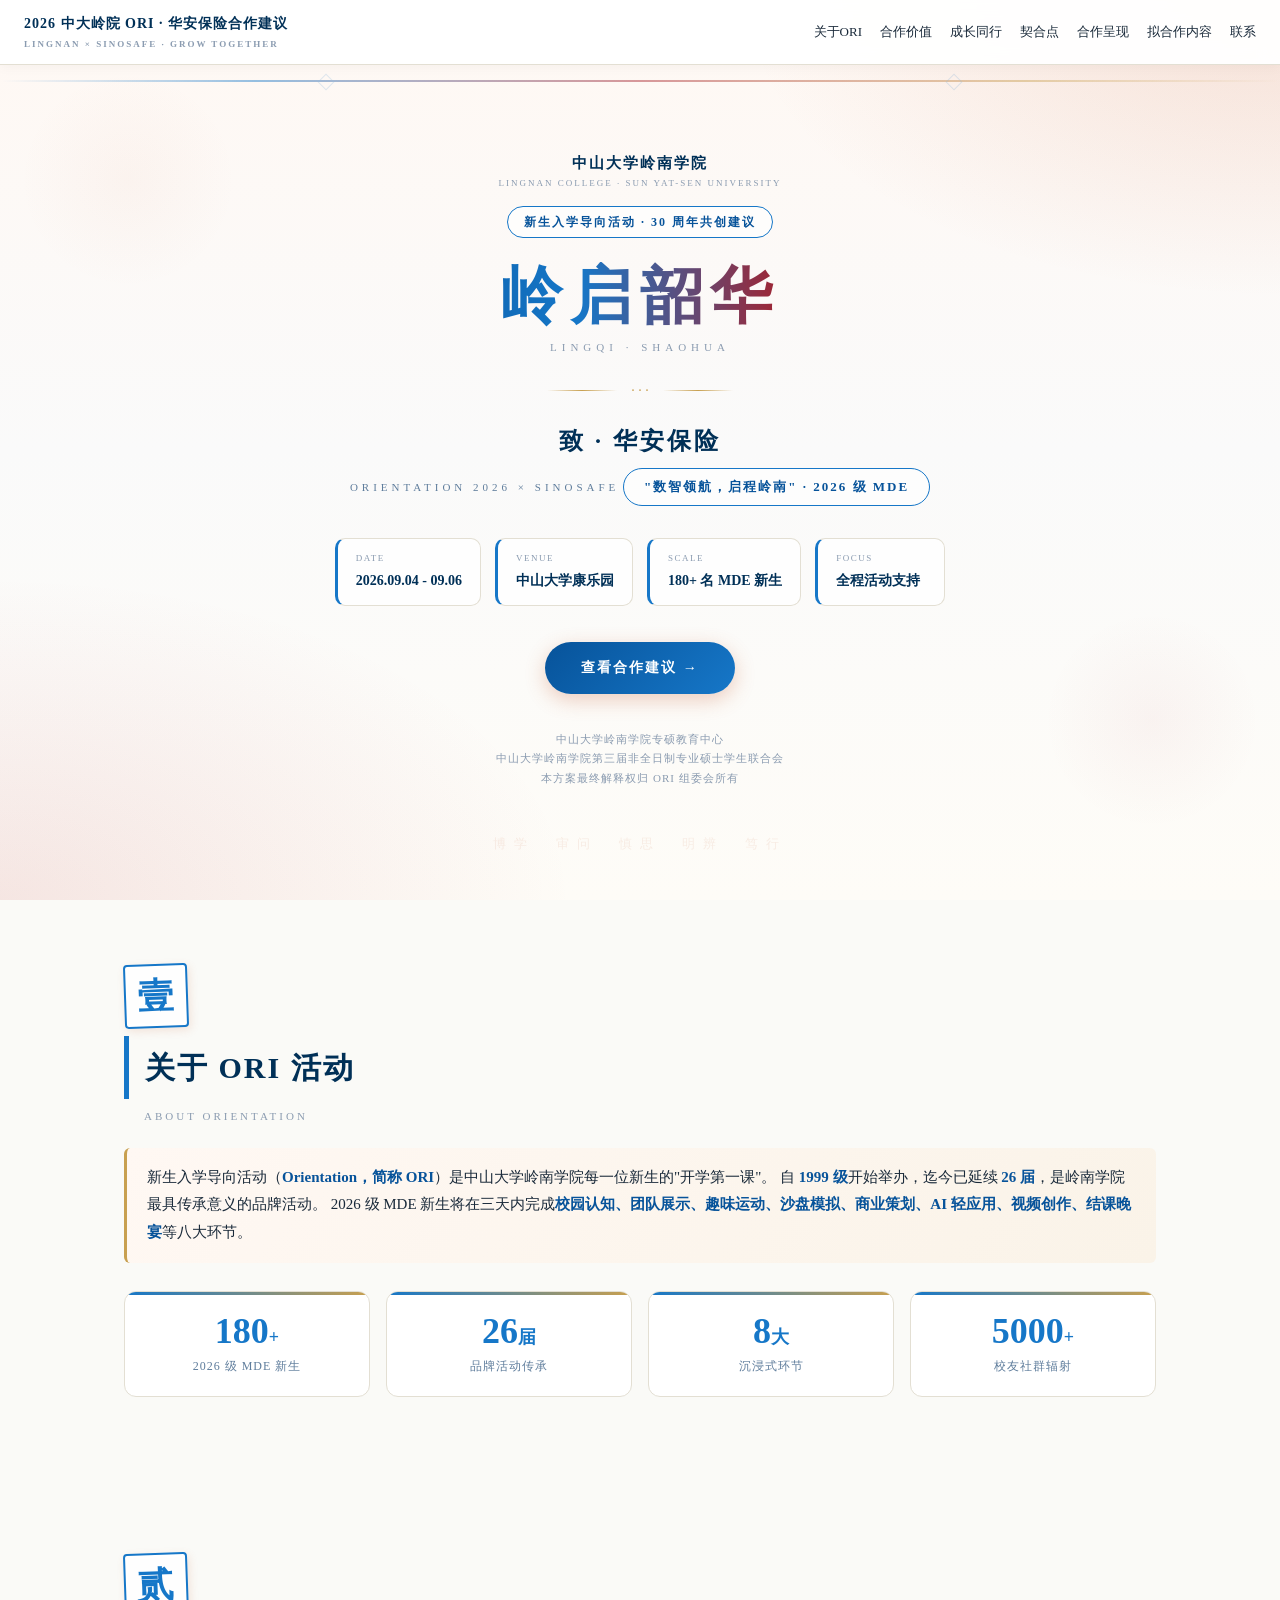
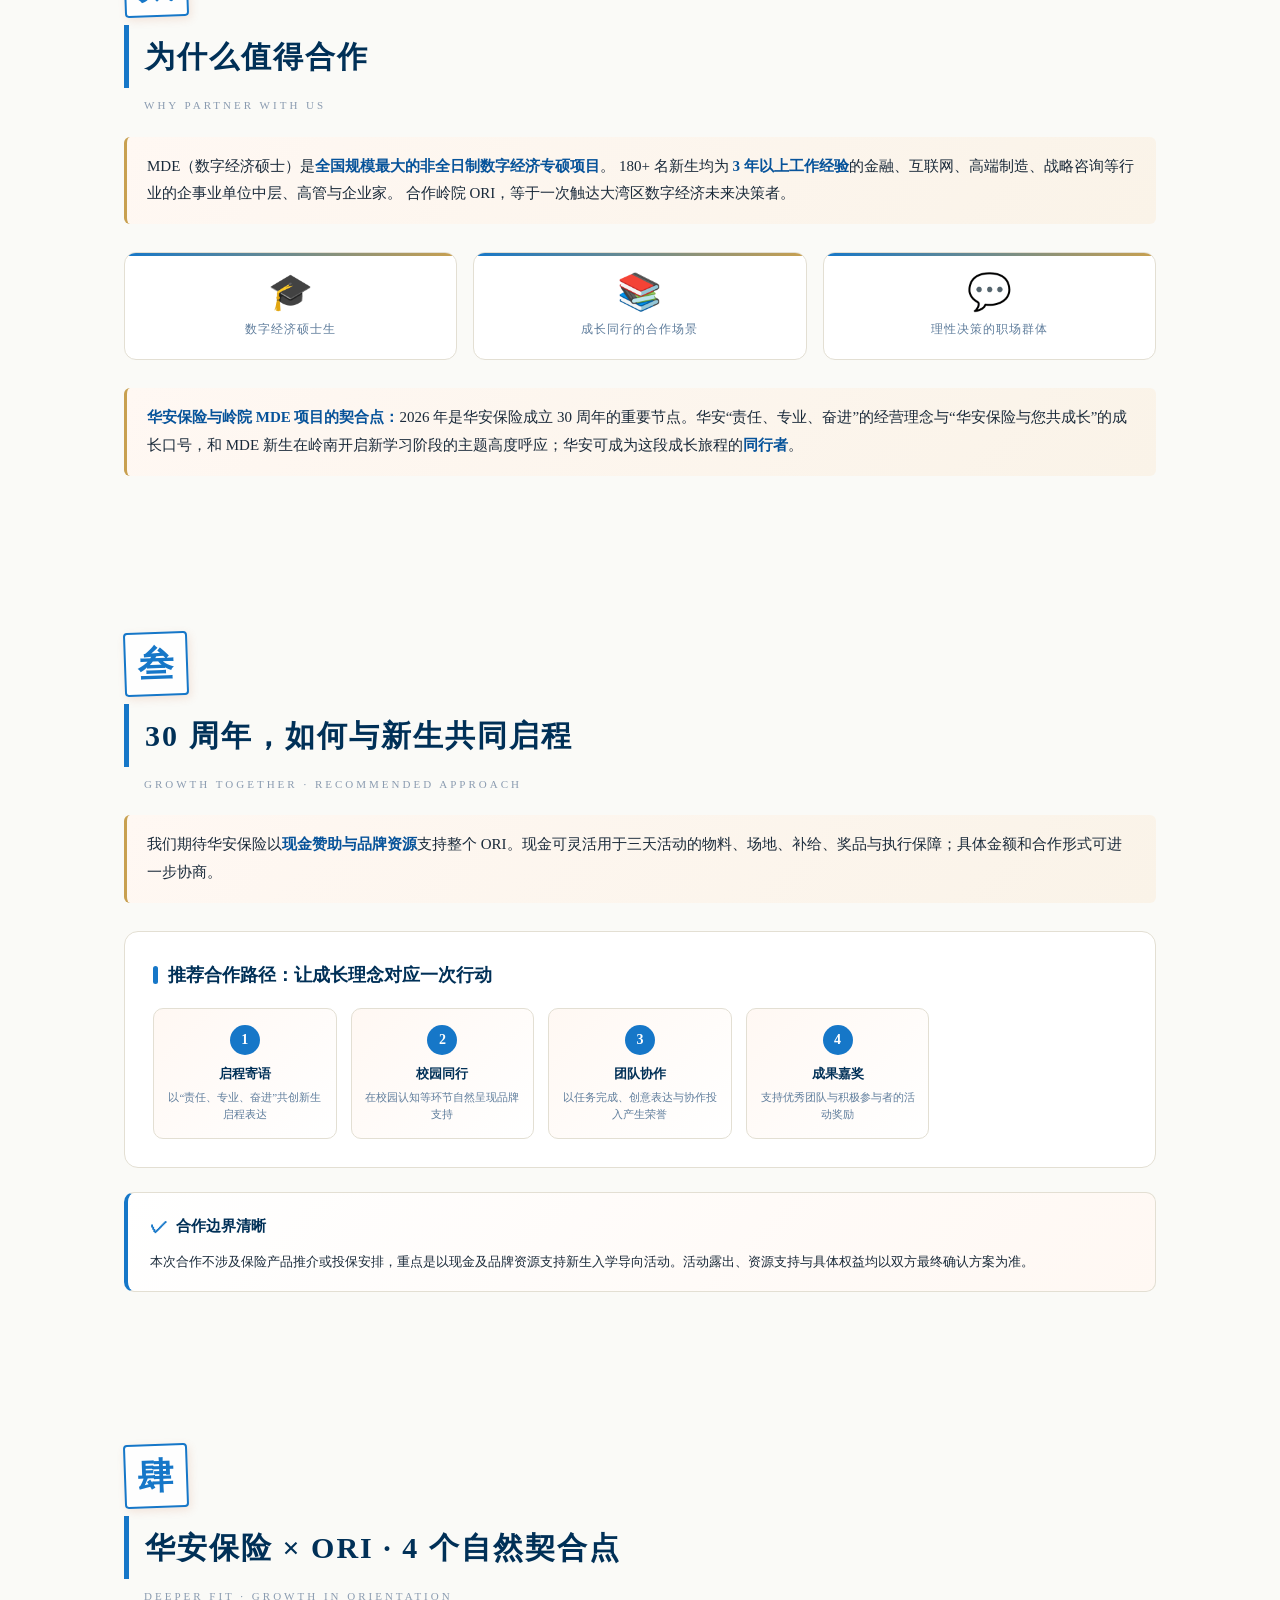
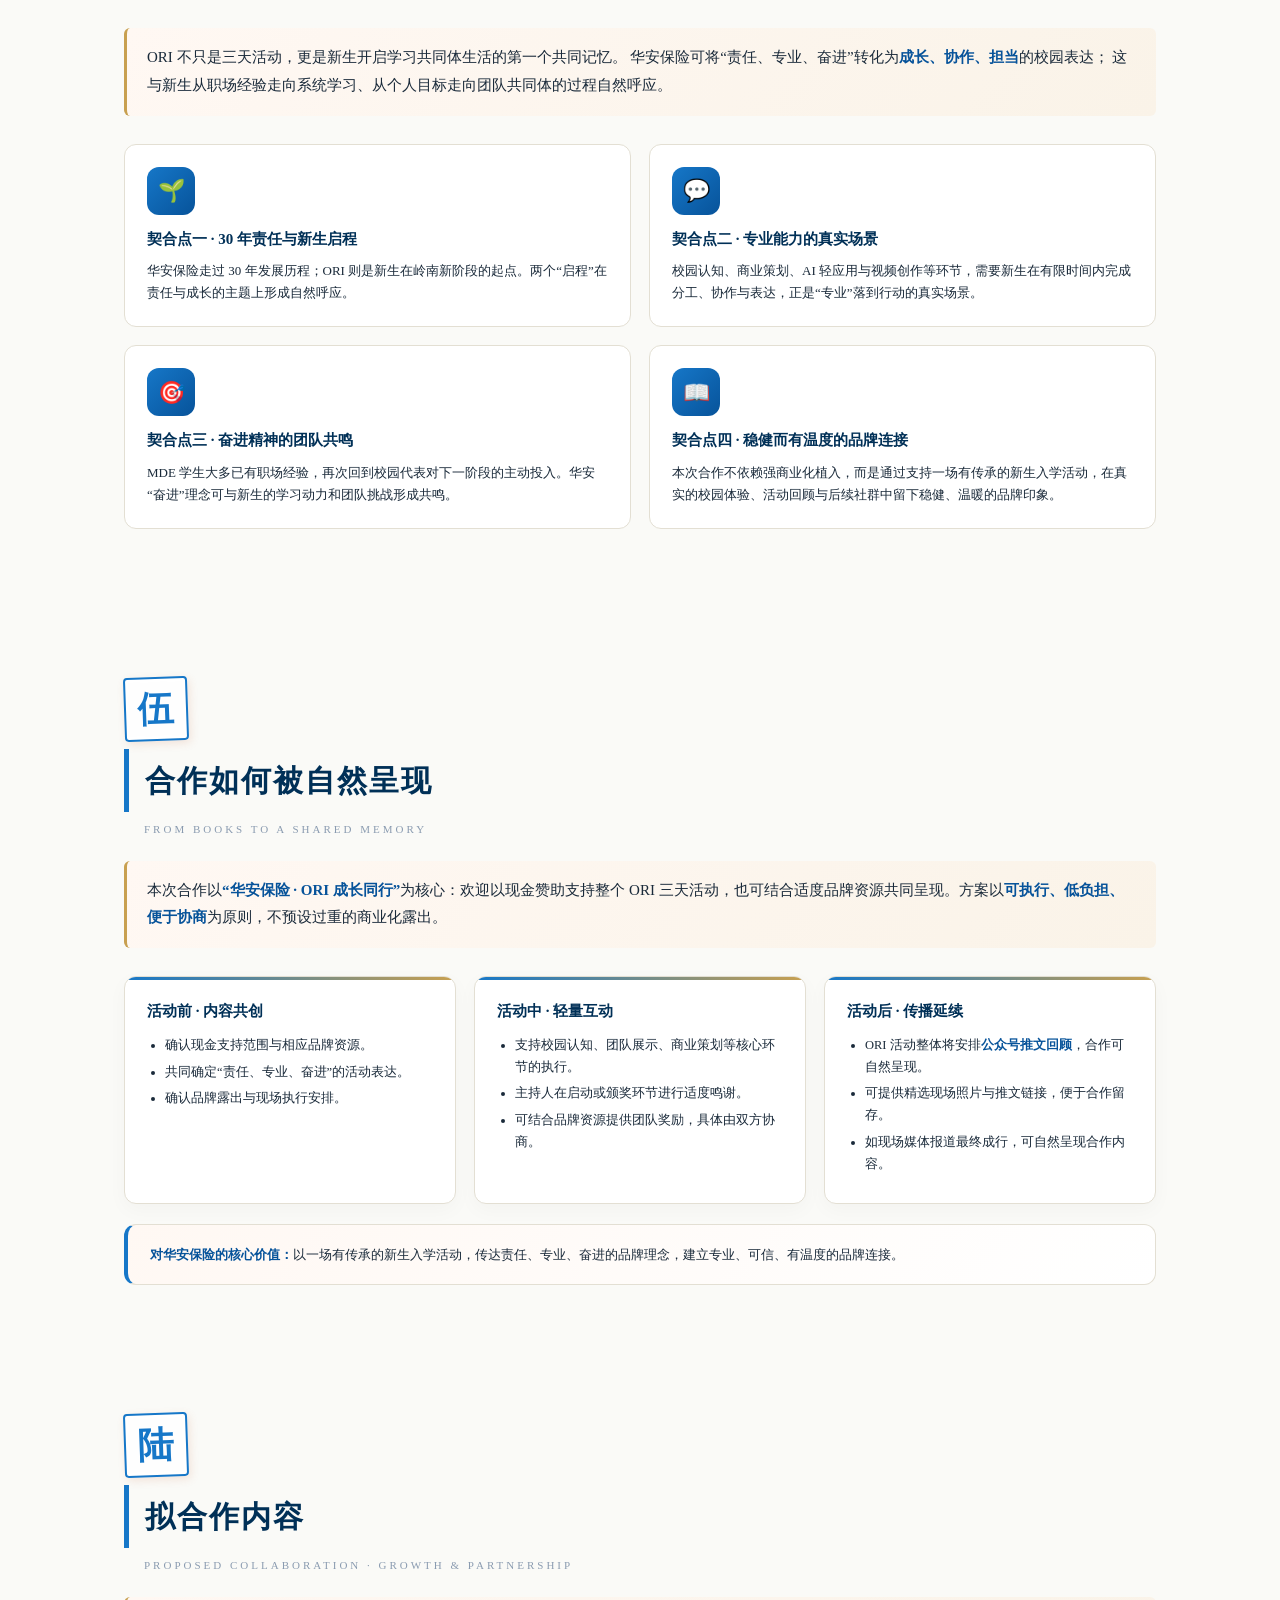
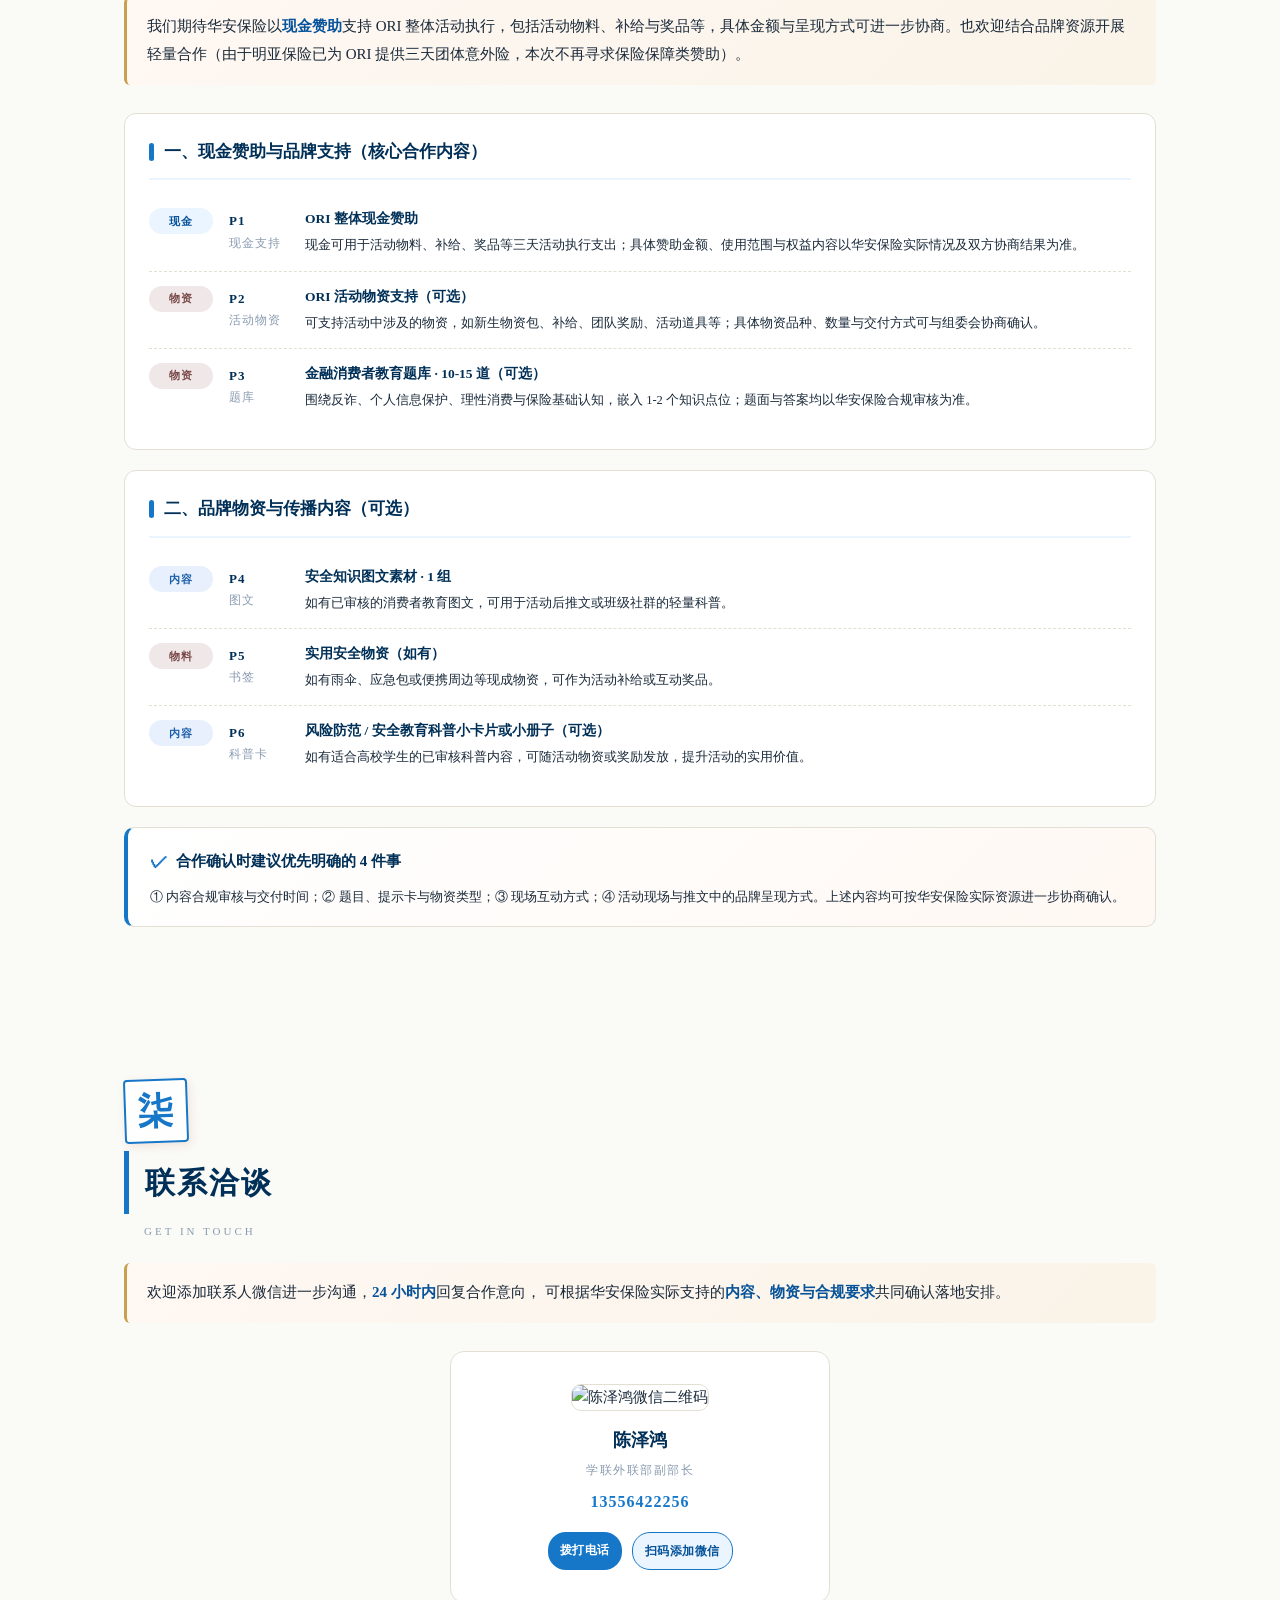
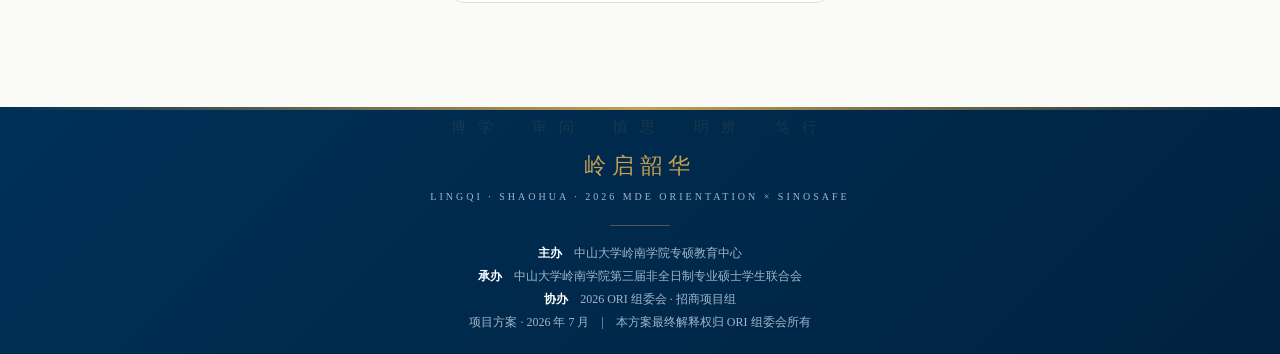
==== huaan-insurance/index.html @ cfe627f8 "Publish Huaan and Kwonglong sponsorship proposals" ====
<!DOCTYPE html>
<html lang="zh-CN">
<head>
<meta charset="UTF-8">
<meta name="viewport" content="width=device-width, initial-scale=1.0">
<title>2026 中大岭院 MDE 新生 ORI · 华安保险合作建议</title>
<style>
*{margin:0;padding:0;box-sizing:border-box}
:root{
  --pony:#1677c8;
  --pony-deep:#07539a;
  --pony-light:#eaf5ff;
  --sysu-red:#a8202a;
  --navy:#003057;
  --gold:#c8a050;
  --bg:#fafaf7;
  --card:#ffffff;
  --border:#e3dfd3;
  --text:#1a2a3a;
  --light:#5f7d9c;
  --muted:#8a9bb0;
}
html{scroll-behavior:smooth}
body{
  font-family:"PingFang SC","Microsoft YaHei","Hiragino Sans GB",serif;
  line-height:1.7;color:var(--text);background:var(--bg);
  -webkit-font-smoothing:antialiased;font-size:15px;
}
.nav{
  position:fixed;top:0;left:0;right:0;z-index:100;
  background:rgba(255,255,255,0.95);backdrop-filter:blur(10px);
  border-bottom:1px solid var(--border);padding:12px 24px;
  display:flex;align-items:center;justify-content:space-between;
  box-shadow:0 2px 12px rgba(0,0,0,0.04);
}
.nav .brand{font-size:14px;font-weight:700;color:var(--navy);letter-spacing:1px;}
.nav .brand small{display:block;font-size:9px;color:var(--muted);letter-spacing:2px;margin-top:1px;}
.nav-menu{display:flex;gap:18px;flex-wrap:wrap;}
.nav-menu a{font-size:13px;color:var(--text);text-decoration:none;font-weight:500;transition:color 0.2s;}
.nav-menu a:hover{color:var(--pony);}
.cover{
  min-height:100vh;position:relative;overflow:hidden;
  background:
    radial-gradient(ellipse 70% 55% at 100% 0%,rgba(200,98,58,0.16) 0%,transparent 60%),
    radial-gradient(ellipse 75% 60% at 0% 100%,rgba(168,32,42,0.10) 0%,transparent 60%),
    linear-gradient(180deg,#fff8f3 0%,#fafafa 50%,#fefcf7 100%);
  display:flex;align-items:center;justify-content:center;
  padding:100px 24px 60px;text-align:center;
}
.cover::before{
  content:"";position:absolute;top:0;left:0;right:0;bottom:0;pointer-events:none;
  background-image:radial-gradient(circle at 10% 20%,rgba(200,98,58,0.04) 0%,transparent 8%),
                   radial-gradient(circle at 90% 80%,rgba(168,32,42,0.04) 0%,transparent 8%);
}
.cover::after{
  content:"博学　审问　慎思　明辨　笃行";
  position:absolute;bottom:5%;left:50%;transform:translateX(-50%);
  font-family:"STKaiti","KaiTi","楷体",serif;font-size:13px;letter-spacing:8px;
  color:rgba(200,98,58,0.10);white-space:nowrap;pointer-events:none;z-index:0;
}
.cover-deco-top{
  position:absolute;top:80px;left:0;right:0;height:2px;pointer-events:none;z-index:0;
  background:linear-gradient(90deg,transparent 0%,var(--pony) 20%,var(--sysu-red) 50%,var(--gold) 80%,transparent 100%);
  opacity:0.45;
}
.cover-deco-top::before,.cover-deco-top::after{
  content:"";position:absolute;top:-4px;width:10px;height:10px;
  border:1.5px solid var(--pony);transform:rotate(45deg);opacity:0.3;
}
.cover-deco-top::before{left:25%;}
.cover-deco-top::after{right:25%;}
.cover-inner{position:relative;z-index:1;max-width:760px;}
.cover .sysu{display:flex;align-items:center;justify-content:center;gap:10px;margin-bottom:14px;}
.cover .sysu img{height:36px;}
.cover .sysu .cn{font-size:15px;font-weight:700;color:var(--navy);letter-spacing:2px;}
.cover .sysu .en{font-size:9px;color:var(--muted);letter-spacing:2px;}
.cover-top-tag{
  display:inline-block;padding:5px 16px;border:1px solid var(--pony);
  border-radius:20px;font-size:12px;color:var(--pony-deep);
  letter-spacing:2px;font-weight:600;background:rgba(255,255,255,0.7);margin-bottom:24px;
}
.cover h1{
  font-family:"STKaiti","KaiTi","楷体",serif;
  font-size:62px;font-weight:700;letter-spacing:8px;line-height:1.1;
  background:linear-gradient(90deg,var(--pony-deep) 0%,var(--pony) 40%,var(--sysu-red) 75%,var(--gold) 100%);
  -webkit-background-clip:text;-webkit-text-fill-color:transparent;background-clip:text;
  margin-bottom:8px;
}
.cover .h1-en{font-size:11px;letter-spacing:5px;color:var(--muted);margin-bottom:22px;}
.cover-divider{display:flex;align-items:center;justify-content:center;gap:14px;margin:18px 0;}
.cover-divider::before,.cover-divider::after{
  content:"";width:70px;height:1px;
  background:linear-gradient(90deg,transparent,var(--gold),transparent);
}
.cover-divider span{color:var(--gold);font-size:14px;}
.cover h2{font-size:24px;font-weight:700;color:var(--navy);letter-spacing:3px;margin-bottom:6px;}
.cover h2-en{font-size:11px;letter-spacing:4px;color:var(--light);margin-bottom:18px;}
.cover .theme{
  display:inline-block;padding:7px 20px;border:1.5px solid var(--pony);
  border-radius:24px;font-size:13px;letter-spacing:2px;
  color:var(--pony-deep);font-weight:700;background:rgba(255,255,255,0.6);margin-bottom:32px;
}
.cover-info{display:flex;flex-wrap:wrap;justify-content:center;gap:14px;margin-bottom:36px;}
.cover-info .card{
  background:rgba(255,255,255,0.8);border:0.5px solid var(--border);
  border-left:3px solid var(--pony);
  border-radius:10px;padding:12px 18px;min-width:130px;text-align:left;
}
.cover-info .lbl{font-size:9px;color:var(--muted);letter-spacing:1.5px;margin-bottom:3px;}
.cover-info .val{font-size:14px;font-weight:700;color:var(--navy);}
.cover-cta{
  display:inline-block;padding:14px 36px;border-radius:30px;
  background:linear-gradient(135deg,var(--pony-deep),var(--pony));
  color:#fff;text-decoration:none;font-size:14px;font-weight:700;letter-spacing:2px;
  box-shadow:0 6px 20px rgba(200,98,58,0.3);transition:all 0.25s;
}
.cover-cta:hover{transform:translateY(-2px);box-shadow:0 10px 28px rgba(200,98,58,0.4);}
.cover-foot{margin-top:36px;font-size:11px;color:var(--muted);letter-spacing:1px;line-height:1.8;}
section{padding:64px 24px;max-width:1080px;margin:0 auto;}
.section-num{
  display:inline-flex;align-items:center;justify-content:center;
  width:64px;height:64px;border:2.5px solid var(--pony);
  font-family:"STKaiti","KaiTi","楷体",serif;font-size:36px;
  color:var(--pony);font-weight:700;line-height:1;
  background:rgba(255,255,255,0.85);border-radius:4px;
  transform:rotate(-2deg);margin-bottom:8px;position:relative;
  box-shadow:2px 3px 8px rgba(200,98,58,0.15),inset 0 0 0 3px rgba(255,255,255,0.9);
  transition:transform 0.3s;
}
.section-num:hover{transform:rotate(2deg) scale(1.05);}
.section-title{
  font-size:30px;font-weight:800;color:var(--navy);
  border-left:5px solid var(--pony);padding:6px 0 6px 16px;margin-bottom:8px;
  font-family:"STKaiti",serif;letter-spacing:2px;
}
.section-title-en{font-size:11px;color:var(--muted);letter-spacing:3px;margin-bottom:22px;padding-left:20px;}
.section-lead{
  font-size:15px;line-height:1.85;color:var(--text);
  background:linear-gradient(135deg,#fff8f3 0%,#faf3e8 100%);
  border-left:3px solid var(--gold);padding:16px 20px;border-radius:6px;margin-bottom:28px;
}
.section-lead strong{color:var(--pony-deep);}
.kpi-row{display:grid;grid-template-columns:repeat(4,1fr);gap:16px;margin-bottom:28px;}
.kpi{
  background:#fff;border:1px solid var(--border);border-radius:12px;
  padding:20px;text-align:center;transition:all 0.25s;
  position:relative;overflow:hidden;
}
.kpi::before{
  content:"";position:absolute;top:0;left:0;right:0;height:3px;
  background:linear-gradient(90deg,var(--pony),var(--gold));
}
.kpi:hover{
  transform:translateY(-4px);
  box-shadow:0 12px 32px rgba(200,98,58,0.10),0 0 0 1px var(--pony) inset;
  border-color:var(--pony);
}
.kpi .num{
  font-family:"STKaiti",serif;font-size:36px;font-weight:700;
  color:var(--pony);line-height:1.1;margin-bottom:4px;
}
.kpi .num small{font-size:18px;}
.kpi .lbl{font-size:12px;color:var(--light);letter-spacing:1px;}
.flow{
  background:#fff;border:1px solid var(--border);border-radius:14px;
  padding:28px;margin-bottom:24px;
}
.flow h3{font-size:18px;color:var(--navy);margin-bottom:18px;display:flex;align-items:center;gap:10px;}
.flow h3::before{content:"";width:5px;height:18px;background:var(--pony);border-radius:3px;}
.flow-steps{display:grid;grid-template-columns:repeat(5,1fr);gap:14px;}
.flow-step{
  text-align:center;padding:16px 10px;
  background:linear-gradient(135deg,#fff8f3,#fff);
  border:1px solid var(--border);border-radius:10px;position:relative;
  transition:all 0.3s;
}
.flow-step:hover{
  transform:translateY(-3px);
  box-shadow:0 8px 24px rgba(200,98,58,0.08);
  border-color:var(--pony);
}
.flow-step .step-num{
  display:inline-block;width:30px;height:30px;line-height:30px;
  border-radius:50%;background:var(--pony);color:#fff;
  font-weight:700;font-size:14px;margin-bottom:8px;
}
.flow-step .step-name{font-size:13px;font-weight:700;color:var(--navy);margin-bottom:4px;}
.flow-step .step-desc{font-size:11px;color:var(--light);line-height:1.5;}
.feasibility{
  background:linear-gradient(135deg,#fff,#fff8f3);
  border:1px solid var(--border);border-left:4px solid var(--pony);
  border-radius:10px;padding:18px 22px;margin-bottom:24px;
}
.feasibility h4{font-size:15px;color:var(--navy);margin-bottom:8px;display:flex;align-items:center;gap:8px;}
.feasibility h4::before{content:"✓";color:var(--pony);font-weight:700;font-size:18px;}
.feasibility p{font-size:13px;line-height:1.8;color:var(--text);}
.feasibility p strong{color:var(--pony-deep);}
.fit-grid{display:grid;grid-template-columns:repeat(2,1fr);gap:18px;margin-bottom:20px;}
.fit-card{
  background:#fff;border:1px solid var(--border);border-radius:12px;
  padding:22px;position:relative;transition:all 0.25s;
}
.fit-card:hover{
  border-color:var(--pony);
  box-shadow:0 12px 32px rgba(200,98,58,0.10);
  transform:translateY(-3px);
}
.fit-card .fc-ico{
  width:48px;height:48px;border-radius:12px;
  display:flex;align-items:center;justify-content:center;
  font-size:22px;color:#fff;margin-bottom:12px;
  background:linear-gradient(135deg,var(--pony),var(--pony-deep));
}
.fit-card h4{font-size:15px;font-weight:700;color:var(--navy);margin-bottom:8px;}
.fit-card p{font-size:13px;line-height:1.7;color:var(--text);}
.deliverable-grid{display:grid;grid-template-columns:repeat(3,1fr);gap:18px;margin-bottom:20px;}
.deliverable-card{
  background:#fff;border:1px solid var(--border);border-radius:12px;
  padding:22px;position:relative;overflow:hidden;
  box-shadow:0 6px 20px rgba(0,0,0,0.03);
}
.deliverable-card::before{
  content:"";position:absolute;top:0;left:0;right:0;height:3px;
  background:linear-gradient(90deg,var(--pony),var(--gold));
}
.deliverable-card h4{font-size:15px;color:var(--navy);margin-bottom:10px;}
.deliverable-card ul{padding-left:18px;}
.deliverable-card li{font-size:12.5px;line-height:1.75;margin-bottom:5px;color:var(--text);}
.deliverable-card strong{color:var(--pony-deep);}
.deal-note{
  background:linear-gradient(135deg,#fff8f3,#fff);
  border:1px solid var(--border);border-left:4px solid var(--pony);
  border-radius:12px;padding:18px 22px;margin-top:16px;font-size:13px;line-height:1.8;
}
.deal-note strong{color:var(--pony-deep);}
.sponsor-list{
  background:#fff;border:1px solid var(--border);border-radius:12px;
  padding:24px;margin-bottom:20px;
}
.sponsor-list h3{
  font-size:17px;color:var(--navy);margin-bottom:14px;
  display:flex;align-items:center;gap:10px;
  padding-bottom:12px;border-bottom:2px solid var(--pony-light);
}
.sponsor-list h3::before{content:"";width:5px;height:18px;background:var(--pony);border-radius:3px;}
.sponsor-item{
  display:flex;align-items:flex-start;gap:16px;
  padding:14px 0;border-bottom:1px dashed var(--border);
}
.sponsor-item:last-child{border-bottom:none;}
.sponsor-item .si-tag{
  flex-shrink:0;display:inline-flex;align-items:center;justify-content:center;
  min-width:64px;height:26px;border-radius:13px;
  font-size:11px;font-weight:700;letter-spacing:1px;
}
.sponsor-item .si-tag.tech{background:var(--pony-light);color:var(--pony-deep);}
.sponsor-item .si-tag.goods{background:#f0e8e8;color:#7a4a4a;}
.sponsor-item .si-tag.digital{background:#e8f0fe;color:#1a5fa8;}
.sponsor-item .si-tab{font-size:12px;color:var(--muted);letter-spacing:1px;flex-shrink:0;width:60px;padding-top:2px;}
.sponsor-item .si-tab strong{color:var(--navy);font-size:13px;display:block;}
.sponsor-item .si-body{flex:1;}
.sponsor-item .si-body h5{font-size:13.5px;font-weight:700;color:var(--navy);margin-bottom:4px;}
.sponsor-item .si-body p{font-size:12.5px;line-height:1.7;color:var(--text);}
.rights-table{width:100%;border-collapse:collapse;background:#fff;border-radius:10px;overflow:hidden;
  box-shadow:0 2px 8px rgba(0,0,0,0.05);font-size:12.5px;}
.rights-table th{
  background:linear-gradient(135deg,var(--pony-deep),var(--pony));color:#fff;
  padding:12px 10px;text-align:center;font-size:12.5px;letter-spacing:1.5px;
  border-bottom:2px solid var(--gold);
}
.rights-table td{padding:10px;border-top:1px solid var(--border);text-align:center;vertical-align:middle;}
.rights-table td:first-child{text-align:left;background:#fff8f3;font-weight:600;color:var(--navy);}
.rights-table .check{color:var(--pony);font-weight:700;font-size:16px;}
.rights-table .partial{color:var(--gold);font-size:14px;}
.rights-table tbody tr:nth-child(even){background:rgba(255,248,243,0.5);}
.rights-table tbody tr:nth-child(odd){background:#fff;}
.rights-table tbody tr:hover{background:rgba(200,98,58,0.04) !important;box-shadow:inset 3px 0 0 var(--pony);}
.partners-row{display:grid;grid-template-columns:1fr 1fr;gap:18px;margin-top:8px;}
.partner-card{
  background:#fff;border:1px solid var(--border);border-radius:12px;
  padding:20px;text-align:center;
}
.partner-card h3{font-size:16px;color:var(--navy);margin-bottom:12px;letter-spacing:1px;}
.partner-card img{width:100%;border-radius:8px;background:#fff;}
.contact-card-single{
  background:#fff;border:1px solid var(--border);border-radius:14px;
  padding:32px 24px;text-align:center;max-width:380px;margin:0 auto;
  transition:all 0.25s;
}
.contact-card-single:hover{
  transform:translateY(-4px);
  box-shadow:0 12px 36px rgba(200,98,58,0.10);
  border-color:var(--gold);
}
.contact-card-single img{
  width:160px;height:160px;border-radius:10px;
  border:1px solid var(--border);margin-bottom:14px;object-fit:contain;
}
.contact-card-single .name{font-size:18px;font-weight:700;color:var(--navy);margin-bottom:4px;}
.contact-card-single .role{font-size:12px;color:var(--muted);margin-bottom:8px;letter-spacing:1.5px;}
.contact-card-single .phone{font-size:16px;color:var(--pony);font-weight:700;letter-spacing:1px;}
.contact-actions{display:flex;justify-content:center;gap:10px;margin-top:16px;}
.contact-actions a{display:inline-block;padding:8px 12px;border-radius:18px;text-decoration:none;font-size:12px;font-weight:700;letter-spacing:.5px;}
.contact-actions .call{background:var(--pony);color:#fff;}.contact-actions .wechat{background:var(--pony-light);color:var(--pony-deep);border:1px solid var(--pony);}
.qr-modal{display:none;position:fixed;inset:0;z-index:1000;background:rgba(0,35,65,.62);align-items:center;justify-content:center;padding:24px;}
.qr-modal.show{display:flex}.qr-dialog{background:#fff;border-radius:16px;padding:22px;text-align:center;max-width:330px;box-shadow:0 18px 50px rgba(0,0,0,.25)}
.qr-dialog img{width:240px;height:240px;object-fit:contain;border-radius:8px}.qr-dialog p{font-size:14px;color:var(--navy);margin:10px 0}.qr-dialog button{border:0;border-radius:16px;padding:7px 16px;background:var(--pony);color:#fff;cursor:pointer}
footer{
  background:linear-gradient(135deg,var(--navy),#002240);
  color:#fff;padding:40px 24px 20px;text-align:center;margin-top:40px;
  position:relative;overflow:hidden;
}
footer::before{
  content:"博学　审问　慎思　明辨　笃行";
  position:absolute;top:8px;left:0;right:0;
  font-family:"STKaiti","KaiTi","楷体",serif;font-size:15px;letter-spacing:12px;
  color:rgba(200,160,80,0.12);white-space:nowrap;pointer-events:none;
}
footer::after{
  content:"";position:absolute;top:0;left:0;right:0;height:3px;
  background:linear-gradient(90deg,transparent,var(--gold),transparent);
}
footer .foot-brand{
  font-family:"STKaiti",serif;font-size:22px;letter-spacing:6px;
  color:var(--gold);margin-bottom:4px;position:relative;z-index:1;
}
footer .foot-en{font-size:10px;color:#a0b5cc;letter-spacing:3px;margin-bottom:20px;position:relative;z-index:1;}
footer .foot-divider{
  width:60px;height:1px;background:var(--gold);margin:0 auto 16px;
  position:relative;z-index:1;opacity:0.4;
}
footer .foot-line{font-size:12px;color:#a0b5cc;line-height:1.9;position:relative;z-index:1;}
footer .foot-line strong{color:#fff;}
.back-top{
  position:fixed;bottom:24px;right:24px;width:42px;height:42px;
  background:var(--pony);color:#fff;border-radius:50%;border:none;
  font-size:18px;cursor:pointer;opacity:0;transition:opacity 0.3s;
  box-shadow:0 4px 14px rgba(200,98,58,0.3);z-index:99;
}
.back-top.show{opacity:1;}
.reveal{
  opacity:0;transform:translateY(32px);
  transition:opacity 0.7s ease,transform 0.7s ease;
}
.reveal.visible{opacity:1;transform:translateY(0);}
.reveal-delay-1{transition-delay:0.1s;}
.reveal-delay-2{transition-delay:0.2s;}
.reveal-delay-3{transition-delay:0.3s;}
.reveal-delay-4{transition-delay:0.4s;}
@media(max-width:768px){
  .nav{padding:10px 16px;}
  .nav-menu{display:none;}
  .cover{padding:90px 16px 40px;}
  .cover h1{font-size:42px;letter-spacing:5px;}
  .cover h2{font-size:18px;letter-spacing:2px;}
  .cover-info .card{min-width:110px;padding:10px 12px;}
  .cover::after{font-size:10px;letter-spacing:4px;bottom:3%;}
  .kpi-row{grid-template-columns:repeat(2,1fr);}
  .flow-steps{grid-template-columns:repeat(2,1fr);}
  .partners-row{grid-template-columns:1fr;}
  .fit-grid{grid-template-columns:1fr;}
  .deliverable-grid{grid-template-columns:1fr;}
  .sponsor-item{flex-direction:column;gap:8px;}
  .sponsor-item .si-tag{align-self:flex-start;}
  .sponsor-item .si-tab{width:auto;}
  .section-title{font-size:22px;}
  .section-num{width:52px;height:52px;font-size:28px;}
  section{padding:48px 16px;}
  .rights-table{font-size:11px;}
  .rights-table th,.rights-table td{padding:8px 6px;}
}
@media print{
  .nav,.back-top,.cover-cta{display:none !important;}
  body{font-size:12px;line-height:1.5;color:#000;background:#fff;}
  .cover{
    min-height:auto;padding:40px 0 20px;background:none;
    text-align:center;page-break-after:always;
  }
  .cover h1{
    font-size:36px;letter-spacing:4px;
    background:none;-webkit-text-fill-color:var(--pony-deep);color:var(--pony-deep);
  }
  .cover h2{font-size:18px;}
  .cover .h1-en,.cover .sysu .en,.cover-top-tag{font-size:10px;}
  .cover::after{font-size:11px;letter-spacing:6px;color:rgba(200,98,58,0.15);}
  .cover-deco-top{display:none;}
  .cover-info{display:flex;flex-wrap:wrap;justify-content:center;gap:10px;}
  .cover-info .card{border:1px solid #ccc;background:#fff;min-width:100px;padding:8px 12px;}
  section{padding:24px 0;max-width:100%;break-inside:avoid;}
  .section-title{font-size:20px;border-left-width:4px;}
  .section-num{width:48px;height:48px;font-size:26px;}
  .kpi,.flow-step,.flow,.partners,.partner-card,.contact-card-single,.sponsor-list,.feasibility,.fit-card{
    break-inside:avoid;box-shadow:none !important;page-break-inside:avoid;
  }
  .kpi-row{grid-template-columns:repeat(4,1fr);}
  .flow-steps{grid-template-columns:repeat(5,1fr);}
  .fit-grid{grid-template-columns:repeat(2,1fr);}
  .deliverable-grid{grid-template-columns:repeat(3,1fr);}
  .partners-row{grid-template-columns:repeat(2,1fr);}
  .rights-table{font-size:10px;box-shadow:none;}
  .rights-table th{background:var(--pony) !important;-webkit-print-color-adjust:exact;print-color-adjust:exact;}
  .rights-table tr:nth-child(even){background:#fff8f3 !important;-webkit-print-color-adjust:exact;print-color-adjust:exact;}
  footer{
    background:var(--navy) !important;-webkit-print-color-adjust:exact;print-color-adjust:exact;
    color:#fff !important;page-break-before:always;
  }
  .reveal{opacity:1 !important;transform:none !important;}
  @page{margin:1.5cm;}
}
</style>
</head>
<body>

<nav class="nav">
  <div class="brand">
    2026 中大岭院 ORI · 华安保险合作建议
    <small>LINGNAN × SINOSAFE · GROW TOGETHER</small>
  </div>
  <div class="nav-menu">
    <a href="#about">关于ORI</a>
    <a href="#value">合作价值</a>
    <a href="#award">成长同行</a>
    <a href="#fit">契合点</a>
    <a href="#deliverables">合作呈现</a>
    <a href="#sponsor">拟合作内容</a>
    <a href="#contact">联系</a>
  </div>
</nav>

<div class="cover">
  <div class="cover-deco-top"></div>
  <div class="cover-inner">
    <div class="sysu">
      <div>
        <div class="cn">中山大学岭南学院</div>
        <div class="en">LINGNAN COLLEGE · SUN YAT-SEN UNIVERSITY</div>
      </div>
    </div>

    <div class="cover-top-tag">新生入学导向活动 · 30 周年共创建议</div>

    <h1>岭启韶华</h1>
    <div class="h1-en">LINGQI · SHAOHUA</div>

    <div class="cover-divider"><span>· · ·</span></div>

    <h2>致 · 华安保险</h2>
    <h2-en>ORIENTATION 2026 × SINOSAFE</h2-en>

    <div class="theme">"数智领航，启程岭南" · 2026 级 MDE</div>

    <div class="cover-info">
      <div class="card">
        <div class="lbl">DATE</div>
        <div class="val">2026.09.04 - 09.06</div>
      </div>
      <div class="card">
        <div class="lbl">VENUE</div>
        <div class="val">中山大学康乐园</div>
      </div>
      <div class="card">
        <div class="lbl">SCALE</div>
        <div class="val">180+ 名 MDE 新生</div>
      </div>
      <div class="card">
        <div class="lbl">FOCUS</div>
        <div class="val">全程活动支持</div>
      </div>
    </div>

    <a href="#sponsor" class="cover-cta">查看合作建议 →</a>

    <div class="cover-foot">
      中山大学岭南学院专硕教育中心<br>
      中山大学岭南学院第三届非全日制专业硕士学生联合会<br>
      本方案最终解释权归 ORI 组委会所有
    </div>
  </div>
</div>

<section id="about" class="reveal">
  <div class="section-num">壹</div>
  <h2 class="section-title">关于 ORI 活动</h2>
  <div class="section-title-en">ABOUT ORIENTATION</div>

  <div class="section-lead reveal reveal-delay-1">
    新生入学导向活动（<strong>Orientation，简称 ORI</strong>）是中山大学岭南学院每一位新生的"开学第一课"。
    自 <strong>1999 级</strong>开始举办，迄今已延续 <strong>26 届</strong>，是岭南学院最具传承意义的品牌活动。
    2026 级 MDE 新生将在三天内完成<strong>校园认知、团队展示、趣味运动、沙盘模拟、商业策划、AI 轻应用、视频创作、结课晚宴</strong>等八大环节。
  </div>

  <div class="kpi-row">
    <div class="kpi reveal reveal-delay-1">
      <div class="num">180<small>+</small></div>
      <div class="lbl">2026 级 MDE 新生</div>
    </div>
    <div class="kpi reveal reveal-delay-2">
      <div class="num">26<small>届</small></div>
      <div class="lbl">品牌活动传承</div>
    </div>
    <div class="kpi reveal reveal-delay-3">
      <div class="num">8<small>大</small></div>
      <div class="lbl">沉浸式环节</div>
    </div>
    <div class="kpi reveal reveal-delay-4">
      <div class="num">5000<small>+</small></div>
      <div class="lbl">校友社群辐射</div>
    </div>
  </div>
</section>

<section id="value" class="reveal">
  <div class="section-num">贰</div>
  <h2 class="section-title">为什么值得合作</h2>
  <div class="section-title-en">WHY PARTNER WITH US</div>

  <div class="section-lead">
    MDE（数字经济硕士）是<strong>全国规模最大的非全日制数字经济专硕项目</strong>。
    180+ 名新生均为 <strong>3 年以上工作经验</strong>的金融、互联网、高端制造、战略咨询等行业的企事业单位中层、高管与企业家。
    合作岭院 ORI，等于一次触达大湾区数字经济未来决策者。
  </div>

  <div class="kpi-row" style="grid-template-columns:repeat(3,1fr);">
    <div class="kpi reveal reveal-delay-1">
      <div class="num">🎓</div>
      <div class="lbl" style="margin-top:6px;">数字经济硕士生</div>
    </div>
    <div class="kpi reveal reveal-delay-2">
      <div class="num">📚</div>
      <div class="lbl" style="margin-top:6px;">成长同行的合作场景</div>
    </div>
    <div class="kpi reveal reveal-delay-3">
      <div class="num">💬</div>
      <div class="lbl" style="margin-top:6px;">理性决策的职场群体</div>
    </div>
  </div>

  <div class="section-lead" style="margin-top:18px;">
    <strong>华安保险与岭院 MDE 项目的契合点：</strong>2026 年是华安保险成立 30 周年的重要节点。华安“责任、专业、奋进”的经营理念与“华安保险与您共成长”的成长口号，和 MDE 新生在岭南开启新学习阶段的主题高度呼应；华安可成为这段成长旅程的<strong>同行者</strong>。
  </div>
</section>

<section id="award" class="reveal">
  <div class="section-num">叁</div>
  <h2 class="section-title">30 周年，如何与新生共同启程</h2>
  <div class="section-title-en">GROWTH TOGETHER · RECOMMENDED APPROACH</div>

  <div class="section-lead">
    我们期待华安保险以<strong>现金赞助与品牌资源</strong>支持整个 ORI。现金可灵活用于三天活动的物料、场地、补给、奖品与执行保障；具体金额和合作形式可进一步协商。
  </div>

  <div class="flow">
    <h3>推荐合作路径：让成长理念对应一次行动</h3>
    <div class="flow-steps">
      <div class="flow-step reveal reveal-delay-1">
        <div class="step-num">1</div>
        <div class="step-name">启程寄语</div><div class="step-desc">以“责任、专业、奋进”共创新生启程表达</div>
      </div>
      <div class="flow-step reveal reveal-delay-2">
        <div class="step-num">2</div>
        <div class="step-name">校园同行</div><div class="step-desc">在校园认知等环节自然呈现品牌支持</div>
      </div>
      <div class="flow-step reveal reveal-delay-3">
        <div class="step-num">3</div>
        <div class="step-name">团队协作</div><div class="step-desc">以任务完成、创意表达与协作投入产生荣誉</div>
      </div>
      <div class="flow-step reveal reveal-delay-4">
        <div class="step-num">4</div>
        <div class="step-name">成果嘉奖</div><div class="step-desc">支持优秀团队与积极参与者的活动奖励</div>
      </div>
    </div>
  </div>

  <div class="feasibility reveal reveal-delay-2">
    <h4>合作边界清晰</h4><p>本次合作不涉及保险产品推介或投保安排，重点是以现金及品牌资源支持新生入学导向活动。活动露出、资源支持与具体权益均以双方最终确认方案为准。</p>
  </div>
</section>

<section id="fit" class="reveal">
  <div class="section-num">肆</div>
  <h2 class="section-title">华安保险 × ORI · 4 个自然契合点</h2>
  <div class="section-title-en">DEEPER FIT · GROWTH IN ORIENTATION</div>

  <div class="section-lead">
    ORI 不只是三天活动，更是新生开启学习共同体生活的第一个共同记忆。
    华安保险可将“责任、专业、奋进”转化为<strong>成长、协作、担当</strong>的校园表达；
    这与新生从职场经验走向系统学习、从个人目标走向团队共同体的过程自然呼应。
  </div>

  <div class="fit-grid">
    <div class="fit-card reveal reveal-delay-1">
      <div class="fc-ico">🌱</div>
      <h4>契合点一 · 30 年责任与新生启程</h4><p>华安保险走过 30 年发展历程；ORI 则是新生在岭南新阶段的起点。两个“启程”在责任与成长的主题上形成自然呼应。</p>
    </div>

    <div class="fit-card reveal reveal-delay-2">
      <div class="fc-ico">💬</div>
      <h4>契合点二 · 专业能力的真实场景</h4><p>校园认知、商业策划、AI 轻应用与视频创作等环节，需要新生在有限时间内完成分工、协作与表达，正是“专业”落到行动的真实场景。</p>
    </div>

    <div class="fit-card reveal reveal-delay-3">
      <div class="fc-ico">🎯</div>
      <h4>契合点三 · 奋进精神的团队共鸣</h4><p>MDE 学生大多已有职场经验，再次回到校园代表对下一阶段的主动投入。华安“奋进”理念可与新生的学习动力和团队挑战形成共鸣。</p>
    </div>

    <div class="fit-card reveal reveal-delay-4">
      <div class="fc-ico">📖</div>
      <h4>契合点四 · 稳健而有温度的品牌连接</h4><p>本次合作不依赖强商业化植入，而是通过支持一场有传承的新生入学活动，在真实的校园体验、活动回顾与后续社群中留下稳健、温暖的品牌印象。</p>
    </div>
  </div>
</section>

<section id="deliverables" class="reveal">
  <div class="section-num">伍</div>
  <h2 class="section-title">合作如何被自然呈现</h2>
  <div class="section-title-en">FROM BOOKS TO A SHARED MEMORY</div>

  <div class="section-lead">
    本次合作以<strong>“华安保险 · ORI 成长同行”</strong>为核心：欢迎以现金赞助支持整个 ORI 三天活动，也可结合适度品牌资源共同呈现。方案以<strong>可执行、低负担、便于协商</strong>为原则，不预设过重的商业化露出。
  </div>

  <div class="deliverable-grid">
    <div class="deliverable-card reveal reveal-delay-1">
      <h4>活动前 · 内容共创</h4>
      <ul>
        <li>确认现金支持范围与相应品牌资源。</li><li>共同确定“责任、专业、奋进”的活动表达。</li><li>确认品牌露出与现场执行安排。</li>
      </ul>
    </div>

    <div class="deliverable-card reveal reveal-delay-2">
      <h4>活动中 · 轻量互动</h4>
      <ul>
        <li>支持校园认知、团队展示、商业策划等核心环节的执行。</li><li>主持人在启动或颁奖环节进行适度鸣谢。</li><li>可结合品牌资源提供团队奖励，具体由双方协商。</li>
      </ul>
    </div>

    <div class="deliverable-card reveal reveal-delay-3">
      <h4>活动后 · 传播延续</h4>
      <ul>
        <li>ORI 活动整体将安排<strong>公众号推文回顾</strong>，合作可自然呈现。</li><li>可提供精选现场照片与推文链接，便于合作留存。</li><li>如现场媒体报道最终成行，可自然呈现合作内容。</li>
      </ul>
    </div>
  </div>

  <div class="deal-note reveal reveal-delay-4">
    <strong>对华安保险的核心价值：</strong>以一场有传承的新生入学活动，传达责任、专业、奋进的品牌理念，建立专业、可信、有温度的品牌连接。
  </div>
</section>

<section id="sponsor" class="reveal">
  <div class="section-num">陆</div>
  <h2 class="section-title">拟合作内容</h2>
  <div class="section-title-en">PROPOSED COLLABORATION · GROWTH &amp; PARTNERSHIP</div>

  <div class="section-lead">
    我们期待华安保险以<strong>现金赞助</strong>支持 ORI 整体活动执行，包括活动物料、补给与奖品等，具体金额与呈现方式可进一步协商。也欢迎结合品牌资源开展轻量合作（由于明亚保险已为 ORI 提供三天团体意外险，本次不再寻求保险保障类赞助）。
  </div>

  <div class="sponsor-list reveal reveal-delay-1">
    <h3>一、现金赞助与品牌支持（核心合作内容）</h3>

    <div class="sponsor-item">
      <span class="si-tag tech">现金</span>
      <div class="si-tab"><strong>P1</strong>现金支持</div>
      <div class="si-body">
        <h5>ORI 整体现金赞助</h5><p>现金可用于活动物料、补给、奖品等三天活动执行支出；具体赞助金额、使用范围与权益内容以华安保险实际情况及双方协商结果为准。</p>
      </div>
    </div>

    <div class="sponsor-item">
      <span class="si-tag goods">物资</span>
      <div class="si-tab"><strong>P2</strong>活动物资</div>
      <div class="si-body">
        <h5>ORI 活动物资支持（可选）</h5><p>可支持活动中涉及的物资，如新生物资包、补给、团队奖励、活动道具等；具体物资品种、数量与交付方式可与组委会协商确认。</p>
      </div>
    </div>

    <div class="sponsor-item">
      <span class="si-tag goods">物资</span>
      <div class="si-tab"><strong>P3</strong>题库</div>
      <div class="si-body">
        <h5>金融消费者教育题库 · 10-15 道（可选）</h5><p>围绕反诈、个人信息保护、理性消费与保险基础认知，嵌入 1-2 个知识点位；题面与答案均以华安保险合规审核为准。</p>
      </div>
    </div>
  </div>

  <div class="sponsor-list reveal reveal-delay-2">
    <h3>二、品牌物资与传播内容（可选）</h3>

    <div class="sponsor-item">
      <span class="si-tag digital">内容</span>
      <div class="si-tab"><strong>P4</strong>图文</div>
      <div class="si-body">
        <h5>安全知识图文素材 · 1 组</h5><p>如有已审核的消费者教育图文，可用于活动后推文或班级社群的轻量科普。</p>
      </div>
    </div>

    <div class="sponsor-item">
      <span class="si-tag goods">物料</span>
      <div class="si-tab"><strong>P5</strong>书签</div>
      <div class="si-body">
        <h5>实用安全物资（如有）</h5><p>如有雨伞、应急包或便携周边等现成物资，可作为活动补给或互动奖品。</p>
      </div>
    </div>

    <div class="sponsor-item">
      <span class="si-tag digital">内容</span>
      <div class="si-tab"><strong>P6</strong>科普卡</div>
      <div class="si-body">
        <h5>风险防范 / 安全教育科普小卡片或小册子（可选）</h5><p>如有适合高校学生的已审核科普内容，可随活动物资或奖励发放，提升活动的实用价值。</p>
      </div>
    </div>
  </div>

  <div class="feasibility reveal reveal-delay-4">
    <h4>合作确认时建议优先明确的 4 件事</h4>
    <p>① 内容合规审核与交付时间；② 题目、提示卡与物资类型；③ 现场互动方式；④ 活动现场与推文中的品牌呈现方式。上述内容均可按华安保险实际资源进一步协商确认。</p>
  </div>
</section>

<section id="contact" class="reveal">
  <div class="section-num">柒</div>
  <h2 class="section-title">联系洽谈</h2>
  <div class="section-title-en">GET IN TOUCH</div>

  <div class="section-lead">
    欢迎添加联系人微信进一步沟通，<strong>24 小时内</strong>回复合作意向，
    可根据华安保险实际支持的<strong>内容、物资与合规要求</strong>共同确认落地安排。
  </div>

  <div class="contact-card-single reveal reveal-delay-1">
    <img id="contact-qr" src="assets/chen-zehong-qr.jpg" alt="陈泽鸿微信二维码">
    <div class="name">陈泽鸿</div>
    <div class="role">学联外联部副部长</div>
    <div class="phone">13556422256</div>
    <div class="contact-actions"><a class="call" href="tel:13556422256" onclick="window.location.href=this.href;return false;">拨打电话</a><a class="wechat" href="#contact-qr" onclick="openContactQr();return false;">扫码添加微信</a></div>
  </div>
</section>

<div id="qr-modal" class="qr-modal" onclick="if(event.target===this)closeContactQr()"><div class="qr-dialog"><img src="assets/chen-zehong-qr.jpg" alt="陈泽鸿微信二维码"><p>请使用微信扫一扫添加陈泽鸿</p><button onclick="closeContactQr()">关闭</button></div></div>

<footer>
  <div class="foot-brand">岭启韶华</div>
  <div class="foot-en">LINGQI · SHAOHUA · 2026 MDE ORIENTATION × SINOSAFE</div>
  <div class="foot-divider"></div>
  <div class="foot-line">
    <strong>主办</strong>　中山大学岭南学院专硕教育中心<br>
    <strong>承办</strong>　中山大学岭南学院第三届非全日制专业硕士学生联合会<br>
    <strong>协办</strong>　2026 ORI 组委会 · 招商项目组<br>
    项目方案 · 2026 年 7 月　|　本方案最终解释权归 ORI 组委会所有
  </div>
</footer>

<button class="back-top" onclick="window.scrollTo({top:0,behavior:'smooth'})">↑</button>

<script>
function openContactQr(){document.getElementById('qr-modal').classList.add('show');}
function closeContactQr(){document.getElementById('qr-modal').classList.remove('show');}
window.addEventListener('scroll',function(){
  var btn=document.querySelector('.back-top');
  if(window.scrollY>400)btn.classList.add('show');else btn.classList.remove('show');
});
(function(){
  var observer=new IntersectionObserver(function(entries){
    entries.forEach(function(e){
      if(e.isIntersecting){e.target.classList.add('visible');observer.unobserve(e.target);}
    });
  },{threshold:0.1,rootMargin:'0px 0px -40px 0px'});
  document.querySelectorAll('.reveal').forEach(function(el){
    observer.observe(el);
  });
})();
</script>

</body>
</html>
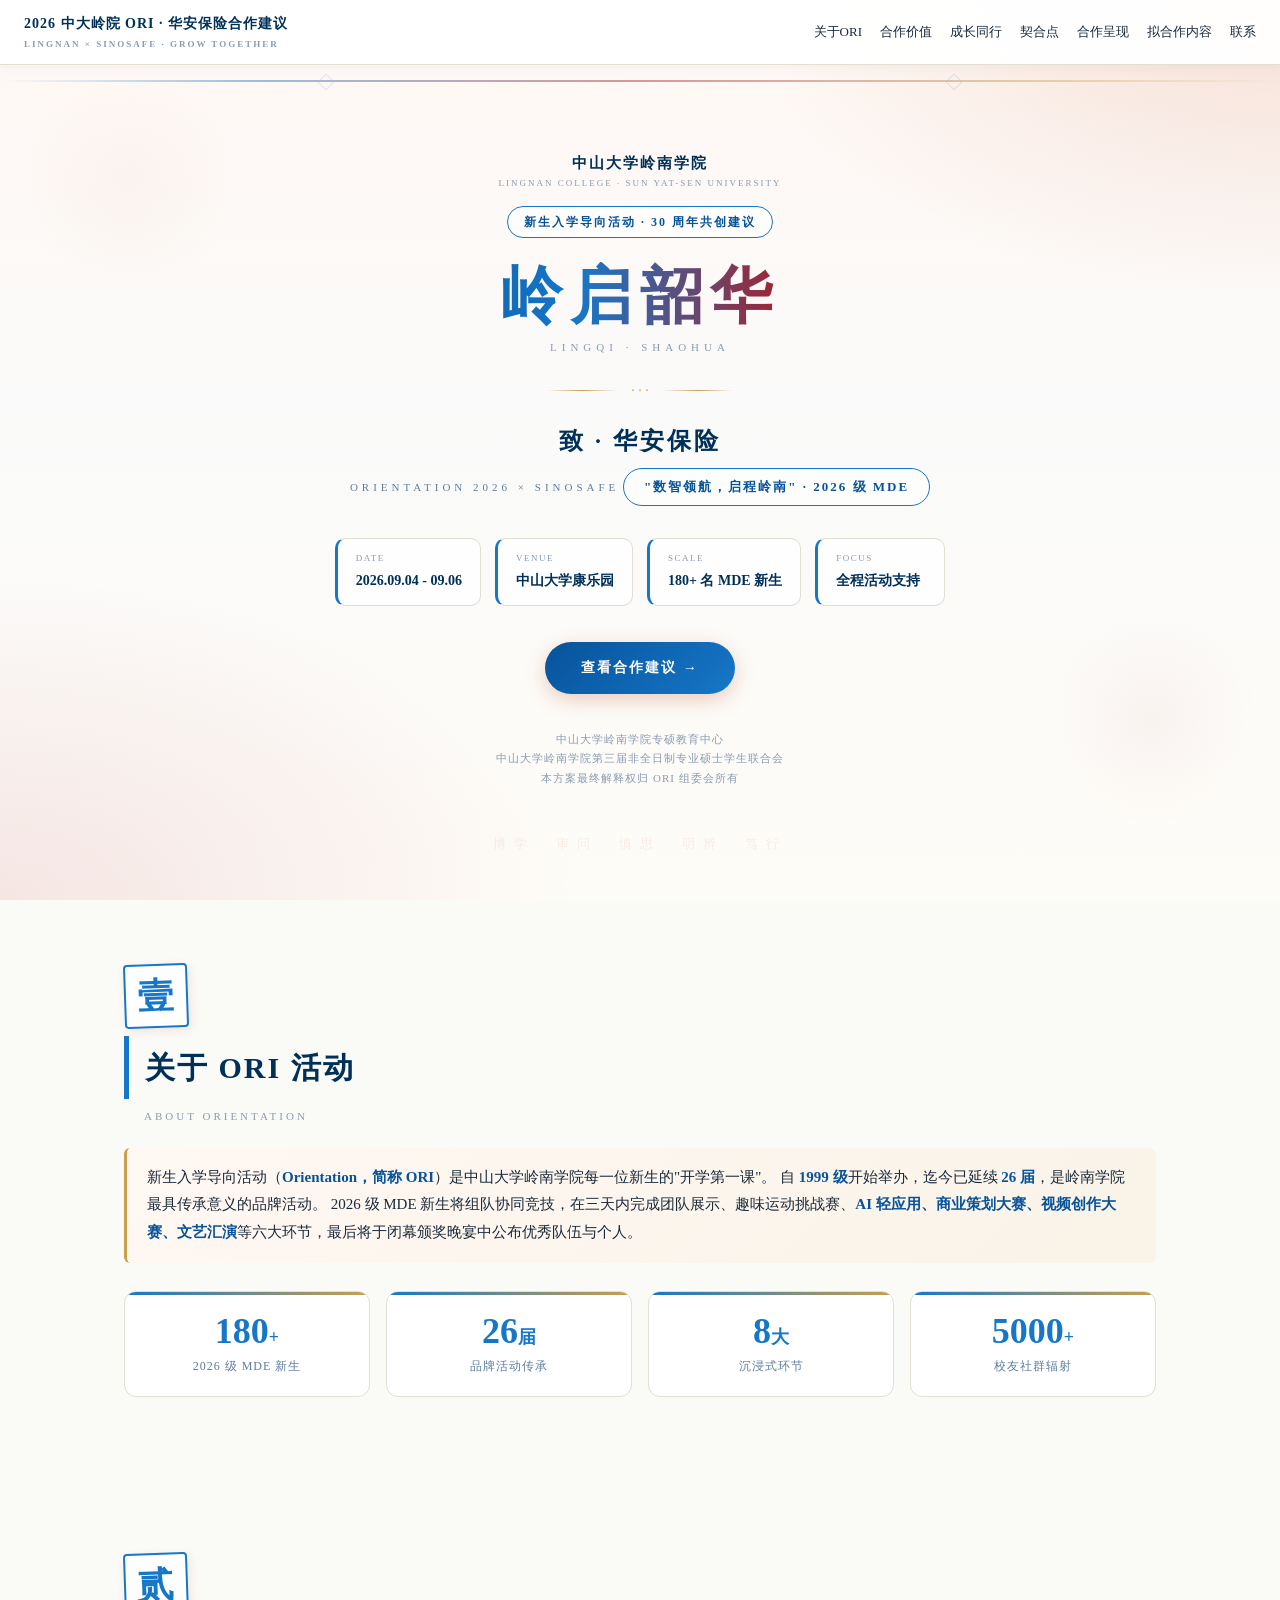
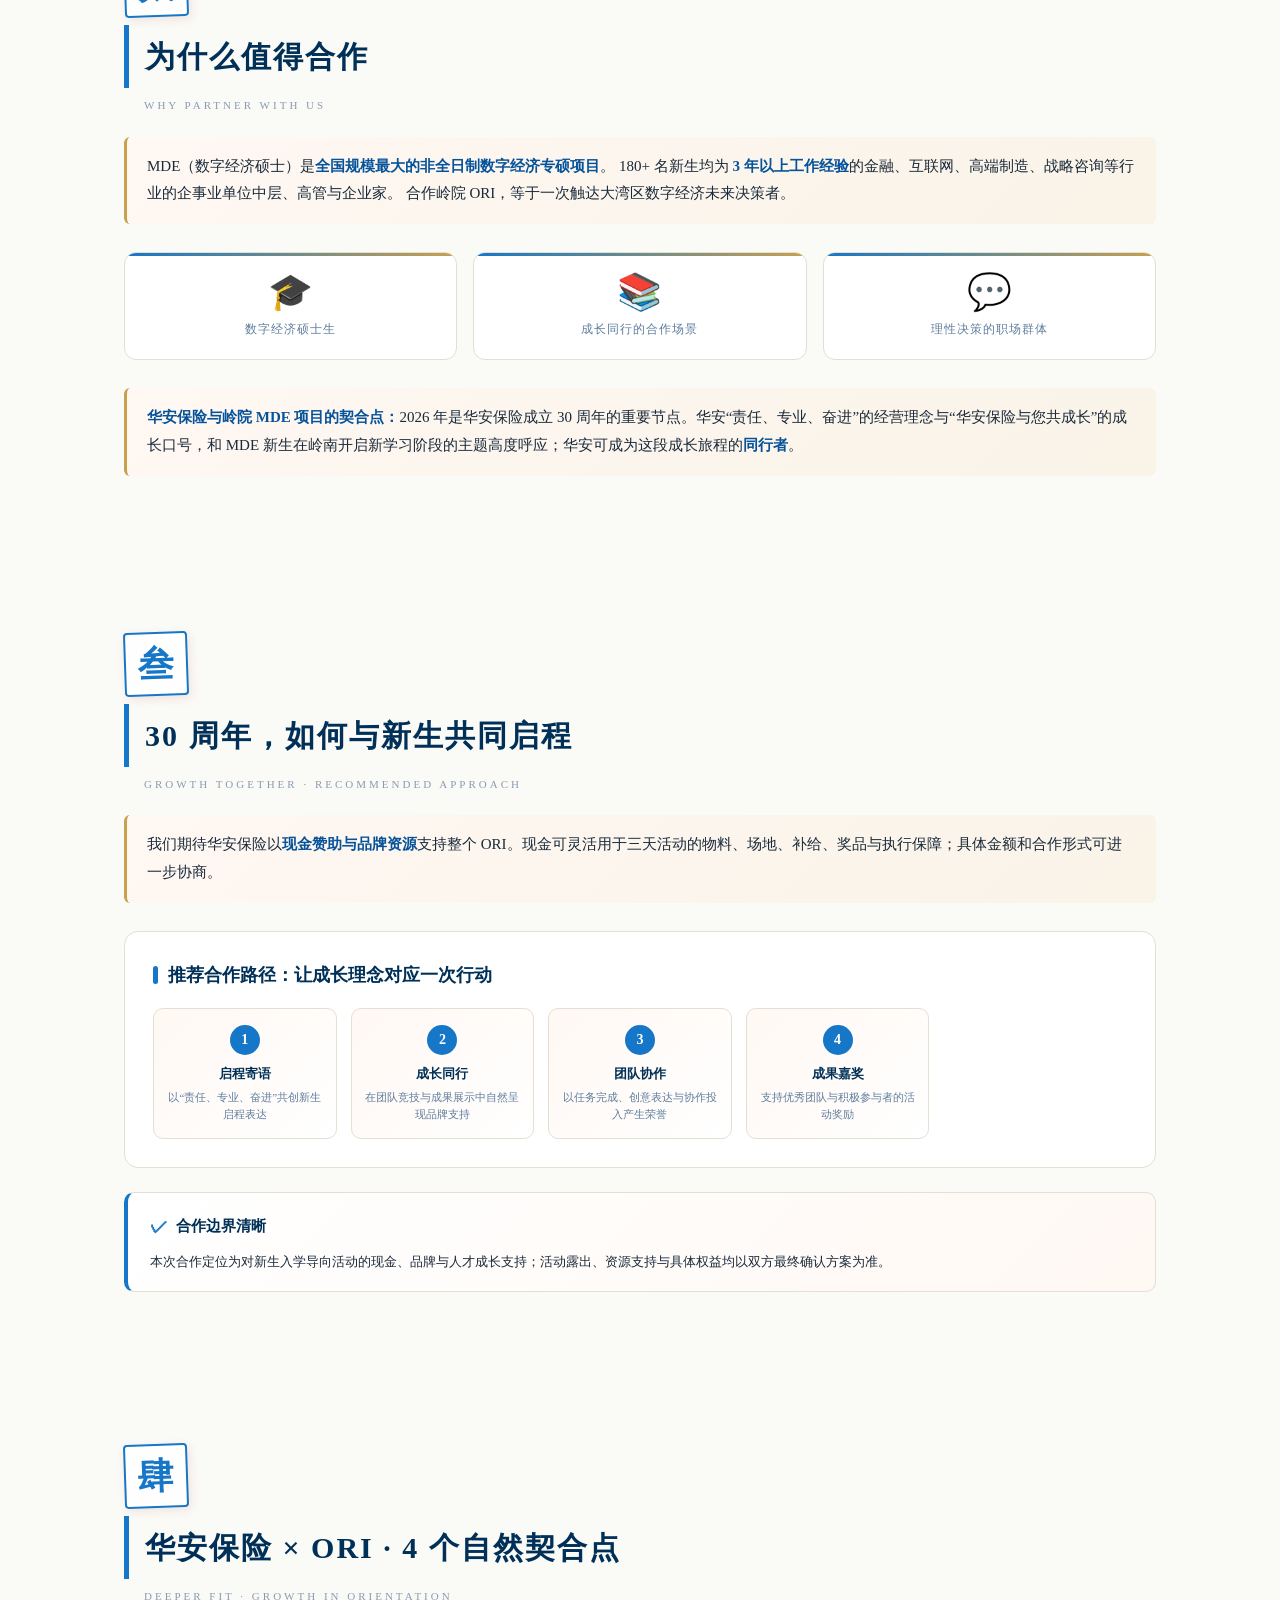
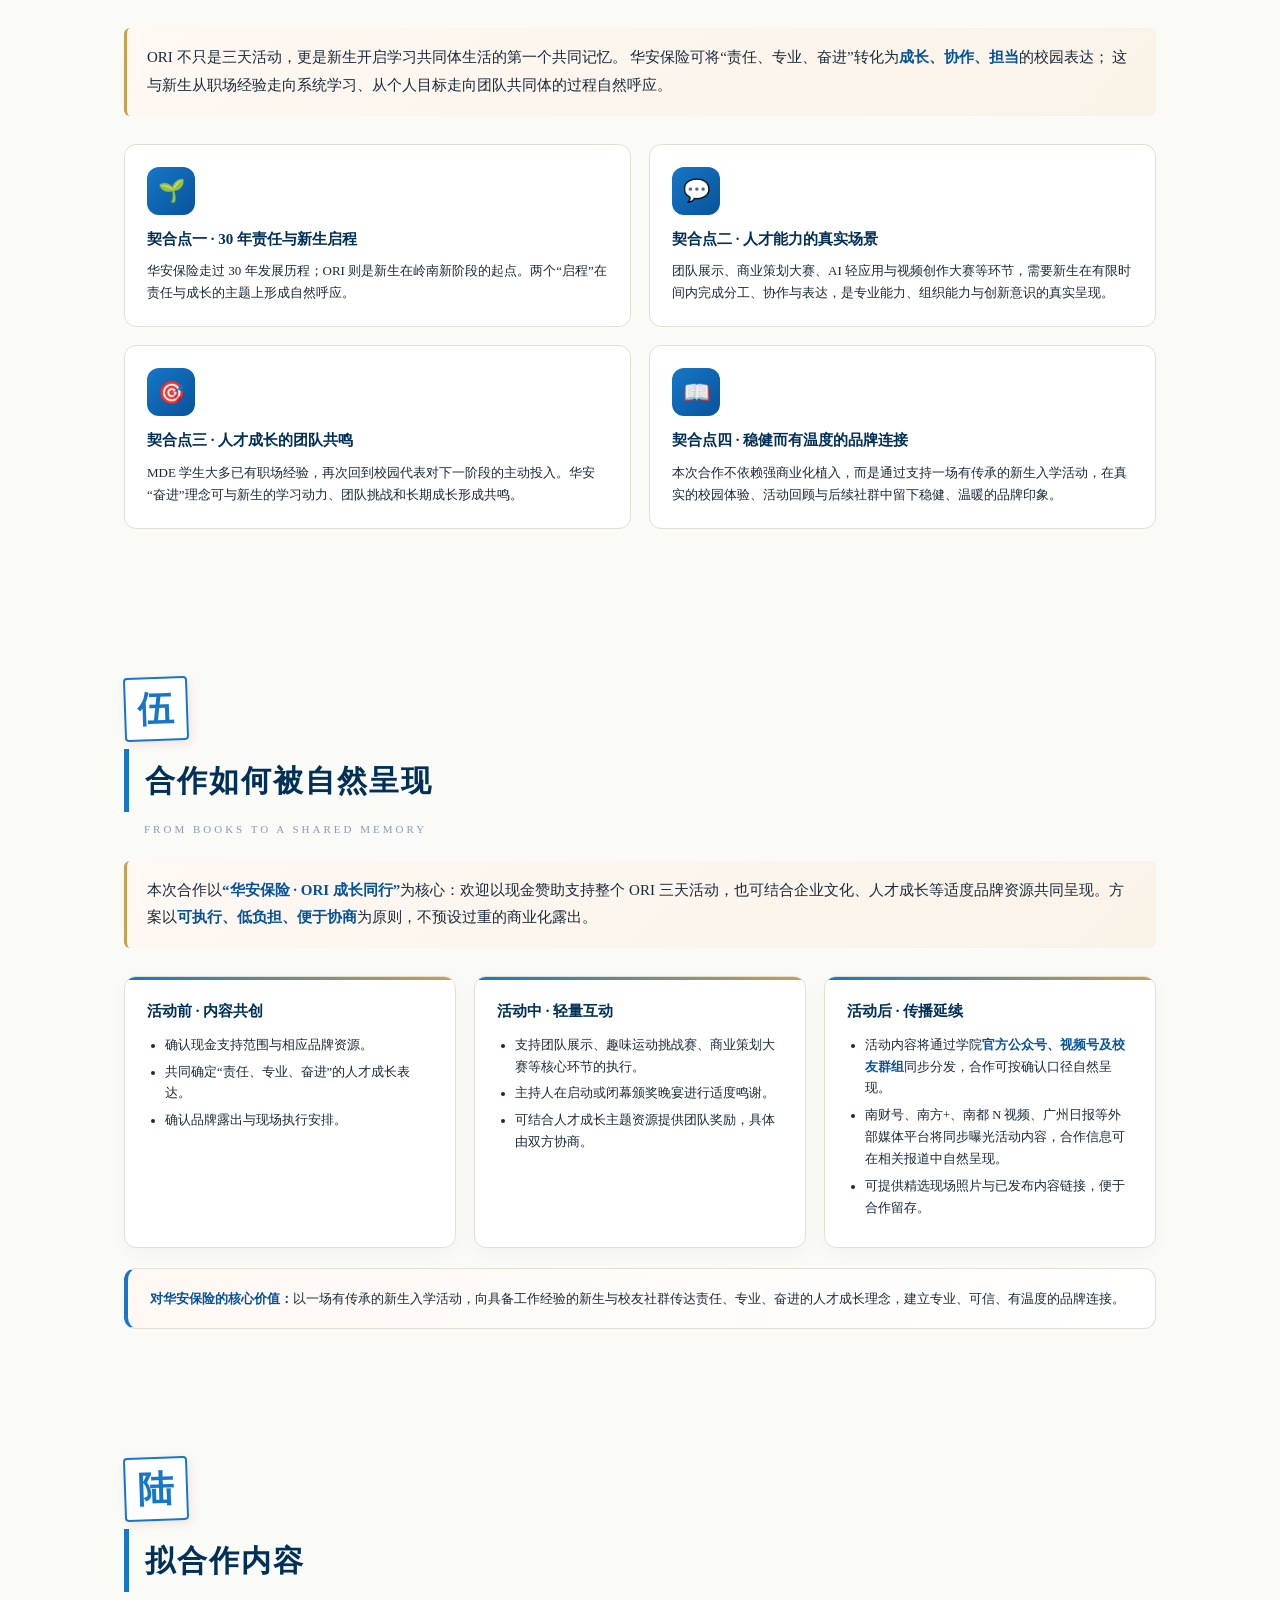
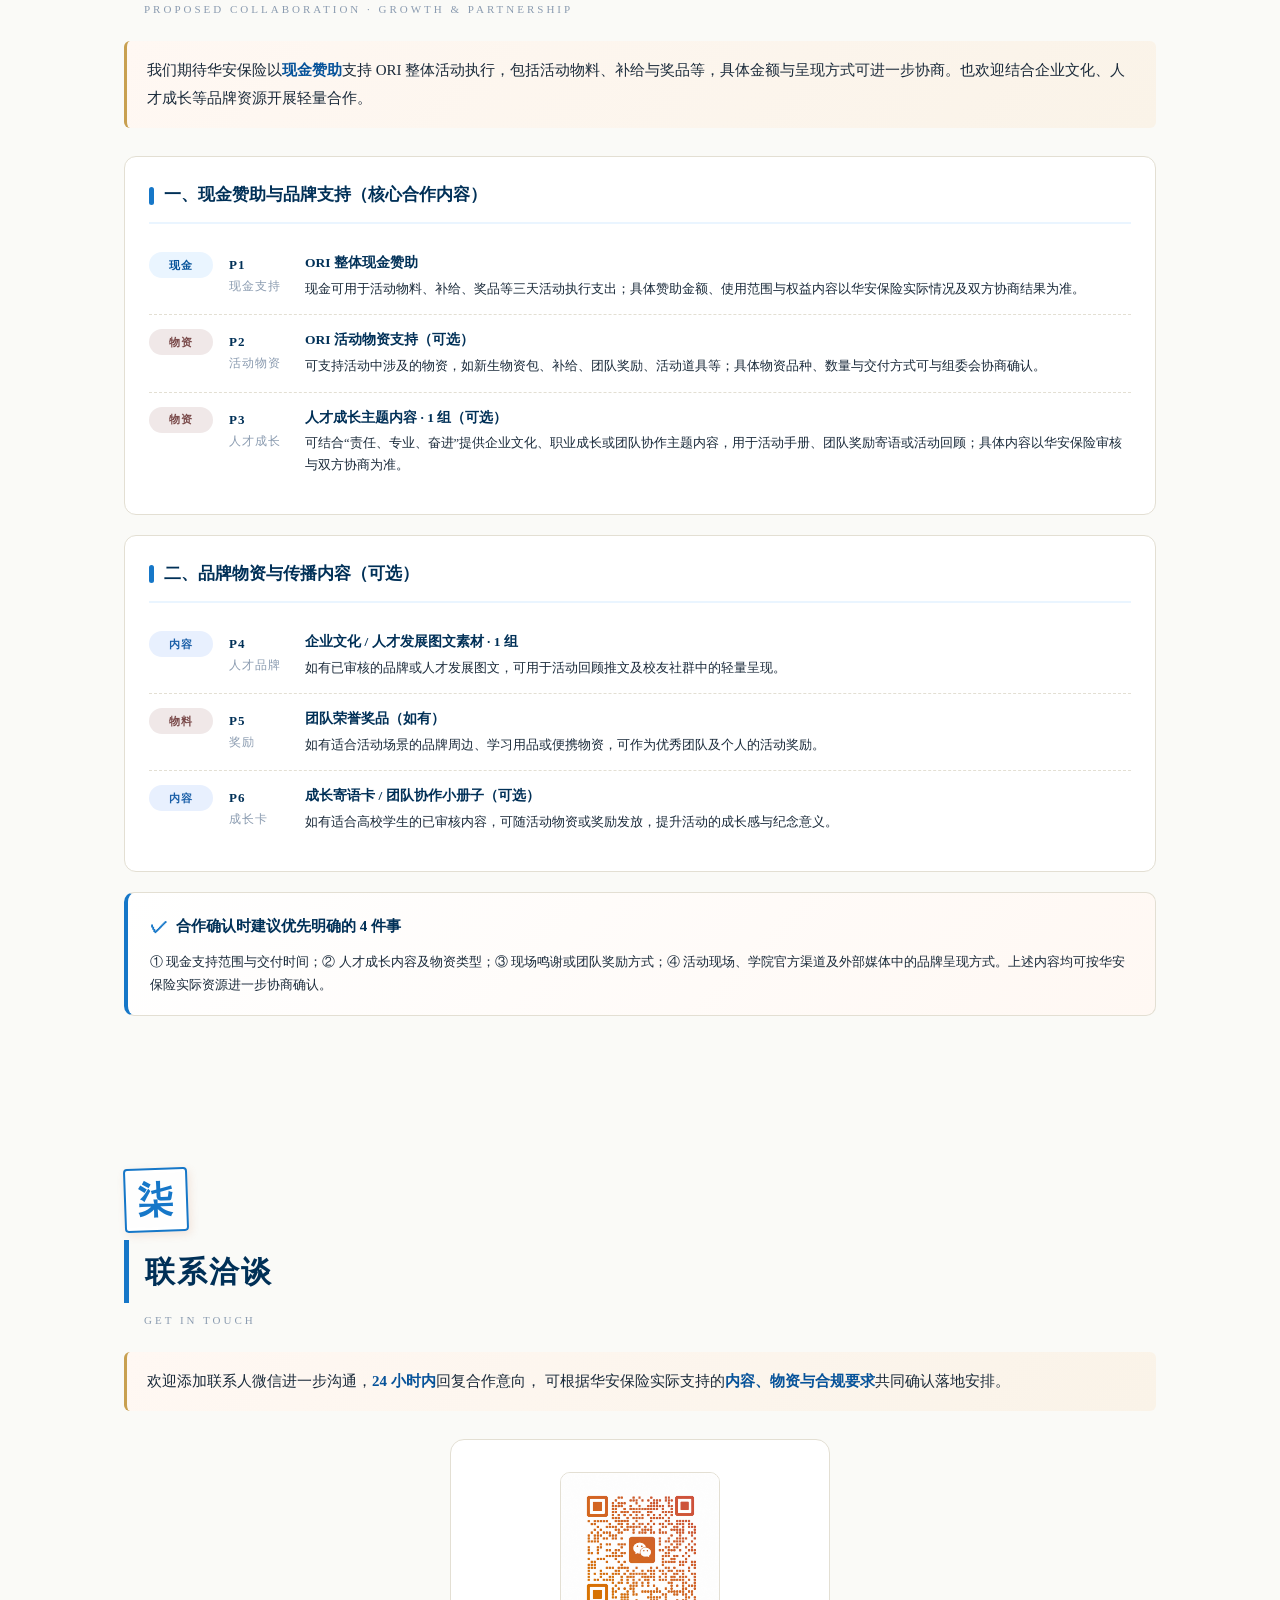
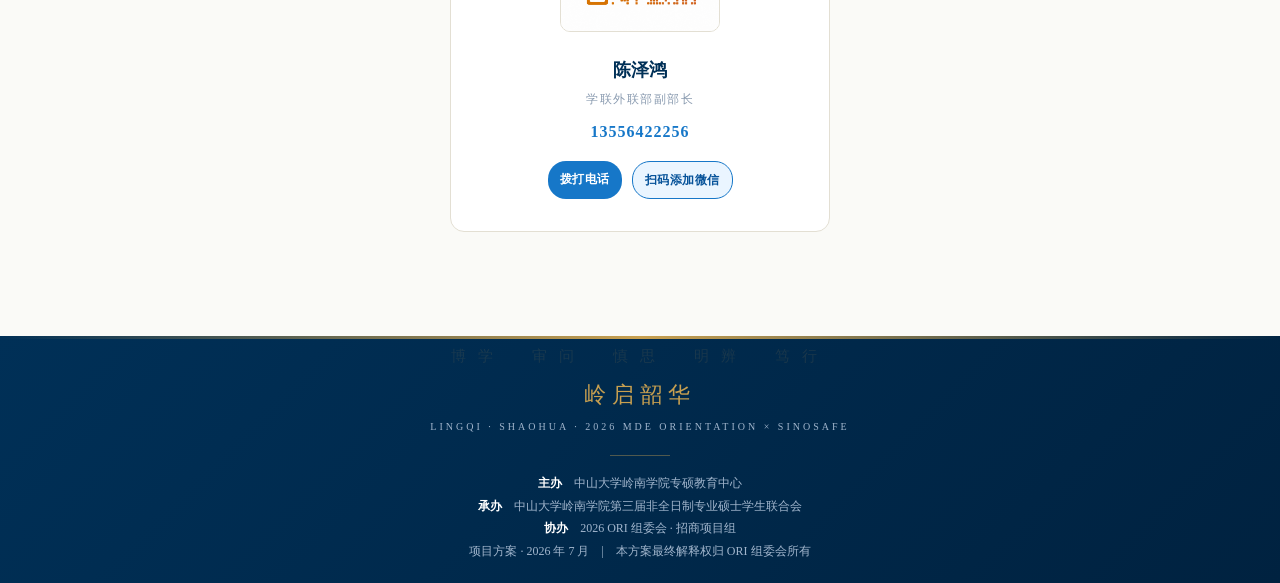
==== commit c0172472: "Update sponsorship proposals for revised ORI program and outreach" ====
--- a/huaan-insurance/index.html
+++ b/huaan-insurance/index.html
@@ -486,7 +486,7 @@
   <div class="section-lead reveal reveal-delay-1">
     新生入学导向活动（<strong>Orientation，简称 ORI</strong>）是中山大学岭南学院每一位新生的"开学第一课"。
     自 <strong>1999 级</strong>开始举办，迄今已延续 <strong>26 届</strong>，是岭南学院最具传承意义的品牌活动。
-    2026 级 MDE 新生将在三天内完成<strong>校园认知、团队展示、趣味运动、沙盘模拟、商业策划、AI 轻应用、视频创作、结课晚宴</strong>等八大环节。
+    2026 级 MDE 新生将组队协同竞技，在三天内完成团队展示、趣味运动挑战赛、<strong>AI 轻应用、商业策划大赛、视频创作大赛、文艺汇演</strong>等六大环节，最后将于闭幕颁奖晚宴中公布优秀队伍与个人。
   </div>
 
   <div class="kpi-row">
@@ -558,7 +558,7 @@
       </div>
       <div class="flow-step reveal reveal-delay-2">
         <div class="step-num">2</div>
-        <div class="step-name">校园同行</div><div class="step-desc">在校园认知等环节自然呈现品牌支持</div>
+        <div class="step-name">成长同行</div><div class="step-desc">在团队竞技与成果展示中自然呈现品牌支持</div>
       </div>
       <div class="flow-step reveal reveal-delay-3">
         <div class="step-num">3</div>
@@ -572,7 +572,7 @@
   </div>
 
   <div class="feasibility reveal reveal-delay-2">
-    <h4>合作边界清晰</h4><p>本次合作不涉及保险产品推介或投保安排，重点是以现金及品牌资源支持新生入学导向活动。活动露出、资源支持与具体权益均以双方最终确认方案为准。</p>
+    <h4>合作边界清晰</h4><p>本次合作定位为对新生入学导向活动的现金、品牌与人才成长支持；活动露出、资源支持与具体权益均以双方最终确认方案为准。</p>
   </div>
 </section>
 
@@ -595,12 +595,12 @@
 
     <div class="fit-card reveal reveal-delay-2">
       <div class="fc-ico">💬</div>
-      <h4>契合点二 · 专业能力的真实场景</h4><p>校园认知、商业策划、AI 轻应用与视频创作等环节，需要新生在有限时间内完成分工、协作与表达，正是“专业”落到行动的真实场景。</p>
+      <h4>契合点二 · 人才能力的真实场景</h4><p>团队展示、商业策划大赛、AI 轻应用与视频创作大赛等环节，需要新生在有限时间内完成分工、协作与表达，是专业能力、组织能力与创新意识的真实呈现。</p>
     </div>
 
     <div class="fit-card reveal reveal-delay-3">
       <div class="fc-ico">🎯</div>
-      <h4>契合点三 · 奋进精神的团队共鸣</h4><p>MDE 学生大多已有职场经验，再次回到校园代表对下一阶段的主动投入。华安“奋进”理念可与新生的学习动力和团队挑战形成共鸣。</p>
+      <h4>契合点三 · 人才成长的团队共鸣</h4><p>MDE 学生大多已有职场经验，再次回到校园代表对下一阶段的主动投入。华安“奋进”理念可与新生的学习动力、团队挑战和长期成长形成共鸣。</p>
     </div>
 
     <div class="fit-card reveal reveal-delay-4">
@@ -616,34 +616,34 @@
   <div class="section-title-en">FROM BOOKS TO A SHARED MEMORY</div>
 
   <div class="section-lead">
-    本次合作以<strong>“华安保险 · ORI 成长同行”</strong>为核心：欢迎以现金赞助支持整个 ORI 三天活动，也可结合适度品牌资源共同呈现。方案以<strong>可执行、低负担、便于协商</strong>为原则，不预设过重的商业化露出。
+    本次合作以<strong>“华安保险 · ORI 成长同行”</strong>为核心：欢迎以现金赞助支持整个 ORI 三天活动，也可结合企业文化、人才成长等适度品牌资源共同呈现。方案以<strong>可执行、低负担、便于协商</strong>为原则，不预设过重的商业化露出。
   </div>
 
   <div class="deliverable-grid">
     <div class="deliverable-card reveal reveal-delay-1">
       <h4>活动前 · 内容共创</h4>
       <ul>
-        <li>确认现金支持范围与相应品牌资源。</li><li>共同确定“责任、专业、奋进”的活动表达。</li><li>确认品牌露出与现场执行安排。</li>
+        <li>确认现金支持范围与相应品牌资源。</li><li>共同确定“责任、专业、奋进”的人才成长表达。</li><li>确认品牌露出与现场执行安排。</li>
       </ul>
     </div>
 
     <div class="deliverable-card reveal reveal-delay-2">
       <h4>活动中 · 轻量互动</h4>
       <ul>
-        <li>支持校园认知、团队展示、商业策划等核心环节的执行。</li><li>主持人在启动或颁奖环节进行适度鸣谢。</li><li>可结合品牌资源提供团队奖励，具体由双方协商。</li>
+        <li>支持团队展示、趣味运动挑战赛、商业策划大赛等核心环节的执行。</li><li>主持人在启动或闭幕颁奖晚宴进行适度鸣谢。</li><li>可结合人才成长主题资源提供团队奖励，具体由双方协商。</li>
       </ul>
     </div>
 
     <div class="deliverable-card reveal reveal-delay-3">
       <h4>活动后 · 传播延续</h4>
       <ul>
-        <li>ORI 活动整体将安排<strong>公众号推文回顾</strong>，合作可自然呈现。</li><li>可提供精选现场照片与推文链接，便于合作留存。</li><li>如现场媒体报道最终成行，可自然呈现合作内容。</li>
+        <li>活动内容将通过学院<strong>官方公众号、视频号及校友群组</strong>同步分发，合作可按确认口径自然呈现。</li><li>南财号、南方+、南都 N 视频、广州日报等外部媒体平台将同步曝光活动内容，合作信息可在相关报道中自然呈现。</li><li>可提供精选现场照片与已发布内容链接，便于合作留存。</li>
       </ul>
     </div>
   </div>
 
   <div class="deal-note reveal reveal-delay-4">
-    <strong>对华安保险的核心价值：</strong>以一场有传承的新生入学活动，传达责任、专业、奋进的品牌理念，建立专业、可信、有温度的品牌连接。
+    <strong>对华安保险的核心价值：</strong>以一场有传承的新生入学活动，向具备工作经验的新生与校友社群传达责任、专业、奋进的人才成长理念，建立专业、可信、有温度的品牌连接。
   </div>
 </section>
 
@@ -653,7 +653,7 @@
   <div class="section-title-en">PROPOSED COLLABORATION · GROWTH &amp; PARTNERSHIP</div>
 
   <div class="section-lead">
-    我们期待华安保险以<strong>现金赞助</strong>支持 ORI 整体活动执行，包括活动物料、补给与奖品等，具体金额与呈现方式可进一步协商。也欢迎结合品牌资源开展轻量合作（由于明亚保险已为 ORI 提供三天团体意外险，本次不再寻求保险保障类赞助）。
+    我们期待华安保险以<strong>现金赞助</strong>支持 ORI 整体活动执行，包括活动物料、补给与奖品等，具体金额与呈现方式可进一步协商。也欢迎结合企业文化、人才成长等品牌资源开展轻量合作。
   </div>
 
   <div class="sponsor-list reveal reveal-delay-1">
@@ -677,9 +677,9 @@
 
     <div class="sponsor-item">
       <span class="si-tag goods">物资</span>
-      <div class="si-tab"><strong>P3</strong>题库</div>
+      <div class="si-tab"><strong>P3</strong>人才成长</div>
       <div class="si-body">
-        <h5>金融消费者教育题库 · 10-15 道（可选）</h5><p>围绕反诈、个人信息保护、理性消费与保险基础认知，嵌入 1-2 个知识点位；题面与答案均以华安保险合规审核为准。</p>
+        <h5>人才成长主题内容 · 1 组（可选）</h5><p>可结合“责任、专业、奋进”提供企业文化、职业成长或团队协作主题内容，用于活动手册、团队奖励寄语或活动回顾；具体内容以华安保险审核与双方协商为准。</p>
       </div>
     </div>
   </div>
@@ -689,32 +689,32 @@
 
     <div class="sponsor-item">
       <span class="si-tag digital">内容</span>
-      <div class="si-tab"><strong>P4</strong>图文</div>
+      <div class="si-tab"><strong>P4</strong>人才品牌</div>
       <div class="si-body">
-        <h5>安全知识图文素材 · 1 组</h5><p>如有已审核的消费者教育图文，可用于活动后推文或班级社群的轻量科普。</p>
+        <h5>企业文化 / 人才发展图文素材 · 1 组</h5><p>如有已审核的品牌或人才发展图文，可用于活动回顾推文及校友社群中的轻量呈现。</p>
       </div>
     </div>
 
     <div class="sponsor-item">
       <span class="si-tag goods">物料</span>
-      <div class="si-tab"><strong>P5</strong>书签</div>
+      <div class="si-tab"><strong>P5</strong>奖励</div>
       <div class="si-body">
-        <h5>实用安全物资（如有）</h5><p>如有雨伞、应急包或便携周边等现成物资，可作为活动补给或互动奖品。</p>
+        <h5>团队荣誉奖品（如有）</h5><p>如有适合活动场景的品牌周边、学习用品或便携物资，可作为优秀团队及个人的活动奖励。</p>
       </div>
     </div>
 
     <div class="sponsor-item">
       <span class="si-tag digital">内容</span>
-      <div class="si-tab"><strong>P6</strong>科普卡</div>
+      <div class="si-tab"><strong>P6</strong>成长卡</div>
       <div class="si-body">
-        <h5>风险防范 / 安全教育科普小卡片或小册子（可选）</h5><p>如有适合高校学生的已审核科普内容，可随活动物资或奖励发放，提升活动的实用价值。</p>
+        <h5>成长寄语卡 / 团队协作小册子（可选）</h5><p>如有适合高校学生的已审核内容，可随活动物资或奖励发放，提升活动的成长感与纪念意义。</p>
       </div>
     </div>
   </div>
 
   <div class="feasibility reveal reveal-delay-4">
     <h4>合作确认时建议优先明确的 4 件事</h4>
-    <p>① 内容合规审核与交付时间；② 题目、提示卡与物资类型；③ 现场互动方式；④ 活动现场与推文中的品牌呈现方式。上述内容均可按华安保险实际资源进一步协商确认。</p>
+    <p>① 现金支持范围与交付时间；② 人才成长内容及物资类型；③ 现场鸣谢或团队奖励方式；④ 活动现场、学院官方渠道及外部媒体中的品牌呈现方式。上述内容均可按华安保险实际资源进一步协商确认。</p>
   </div>
 </section>
 
@@ -729,7 +729,7 @@
   </div>
 
   <div class="contact-card-single reveal reveal-delay-1">
-    <img id="contact-qr" src="assets/chen-zehong-qr.jpg" alt="陈泽鸿微信二维码">
+    <img id="contact-qr" src="assets/user-attachment.png" alt="陈泽鸿微信二维码">
     <div class="name">陈泽鸿</div>
     <div class="role">学联外联部副部长</div>
     <div class="phone">13556422256</div>
@@ -737,7 +737,7 @@
   </div>
 </section>
 
-<div id="qr-modal" class="qr-modal" onclick="if(event.target===this)closeContactQr()"><div class="qr-dialog"><img src="assets/chen-zehong-qr.jpg" alt="陈泽鸿微信二维码"><p>请使用微信扫一扫添加陈泽鸿</p><button onclick="closeContactQr()">关闭</button></div></div>
+<div id="qr-modal" class="qr-modal" onclick="if(event.target===this)closeContactQr()"><div class="qr-dialog"><img src="assets/user-attachment.png" alt="陈泽鸿微信二维码"><p>请使用微信扫一扫添加陈泽鸿</p><button onclick="closeContactQr()">关闭</button></div></div>
 
 <footer>
   <div class="foot-brand">岭启韶华</div>
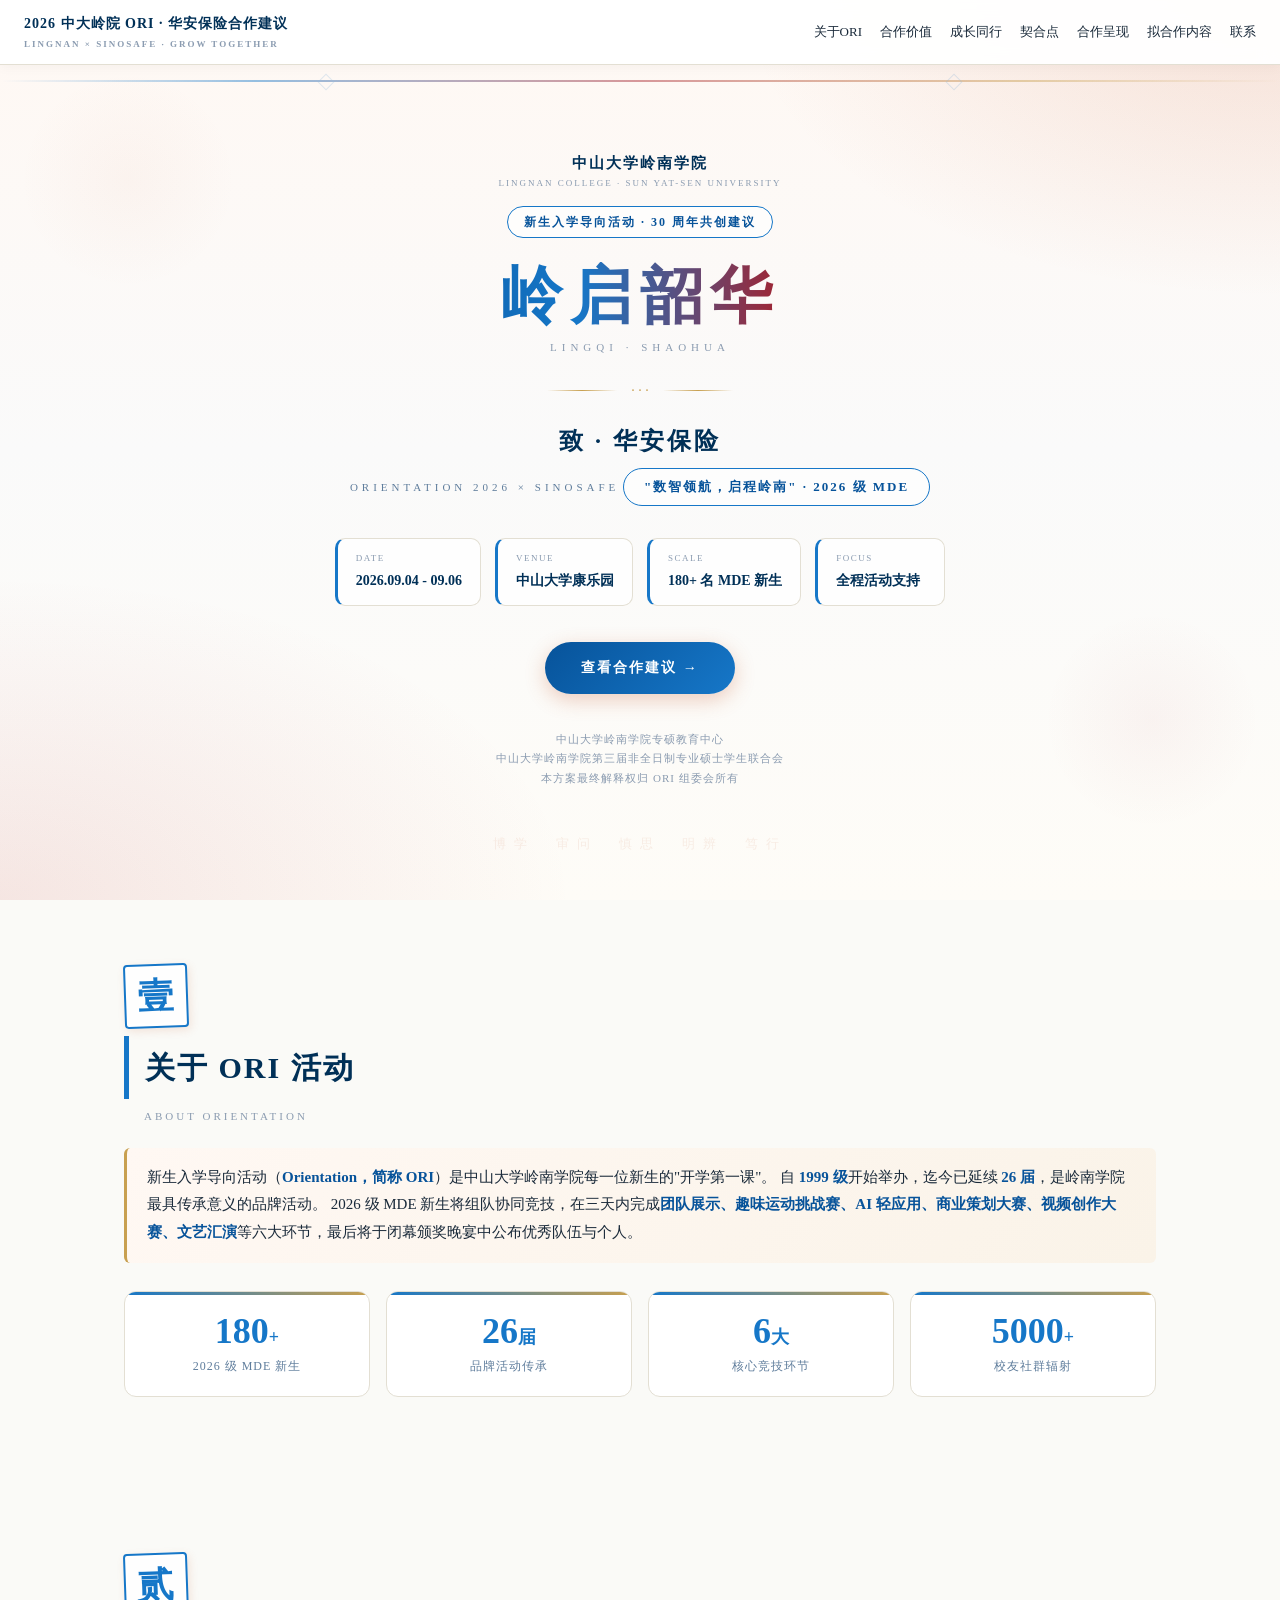
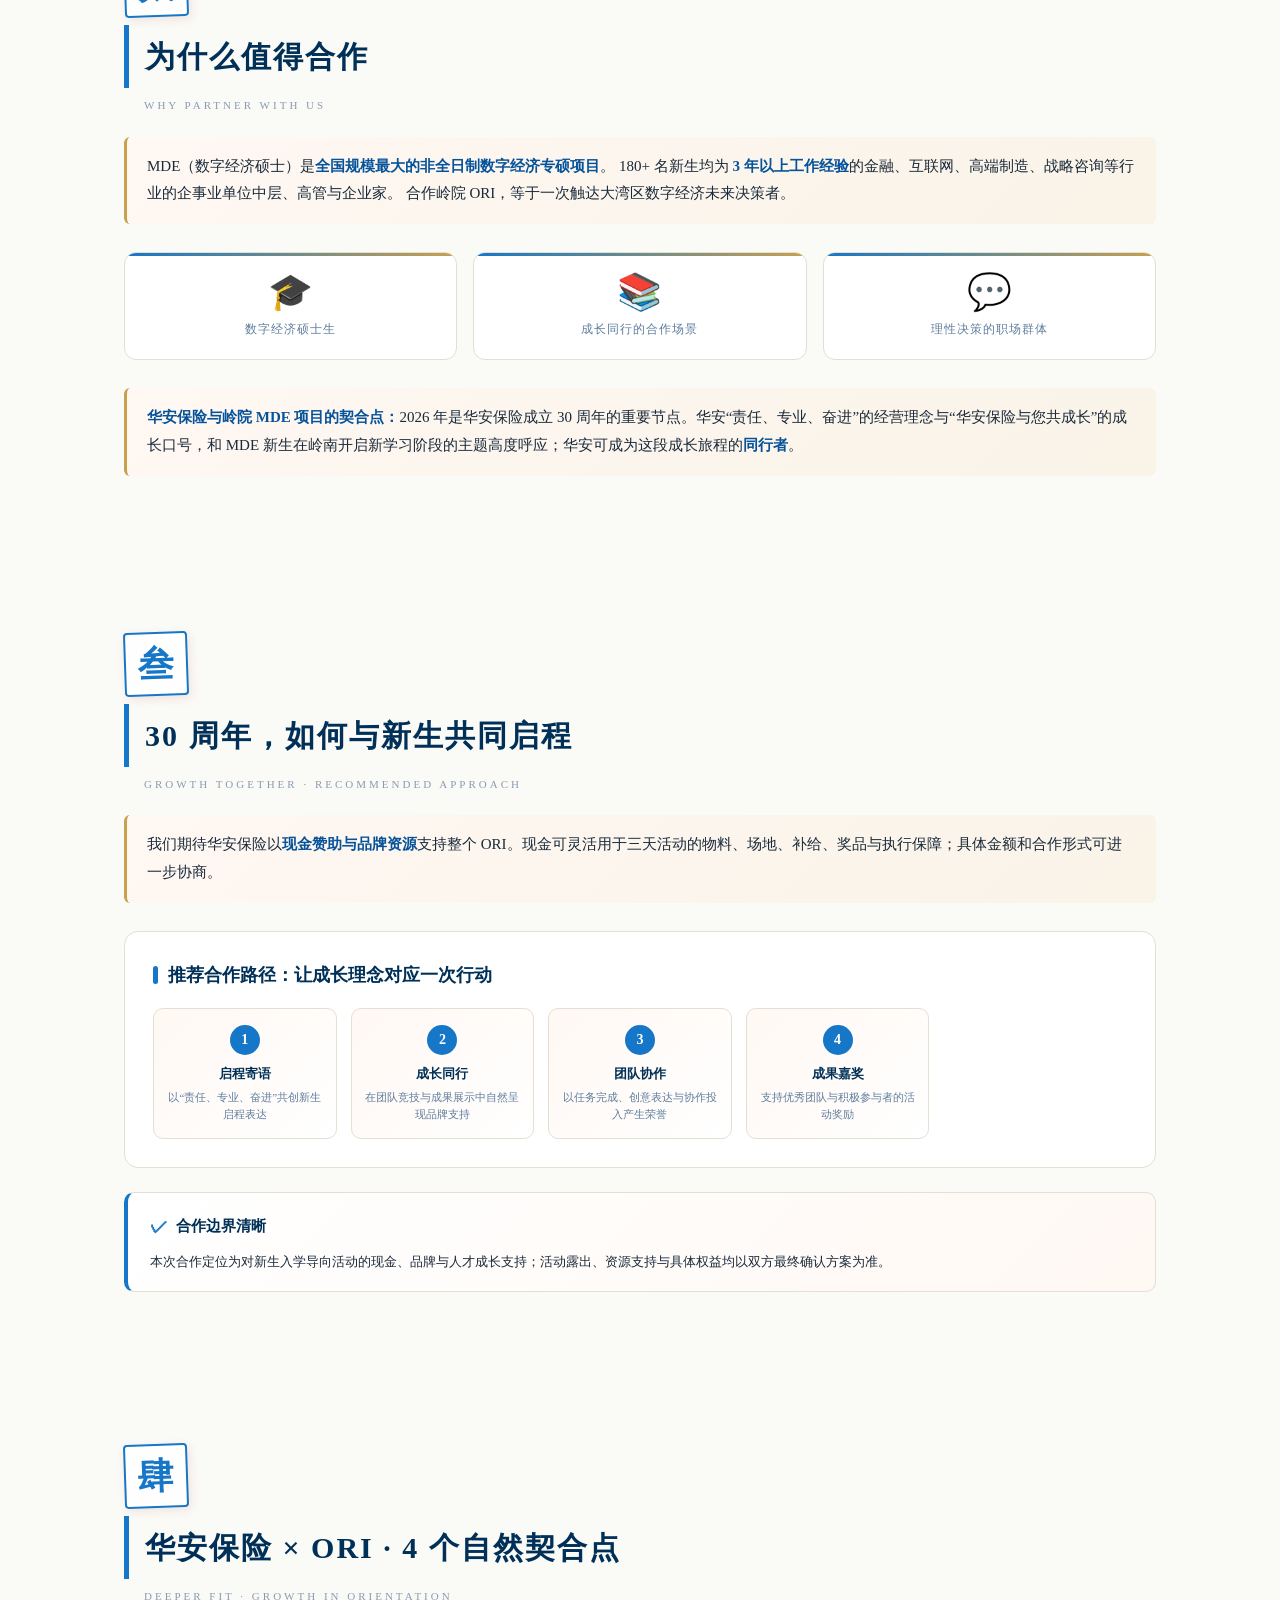
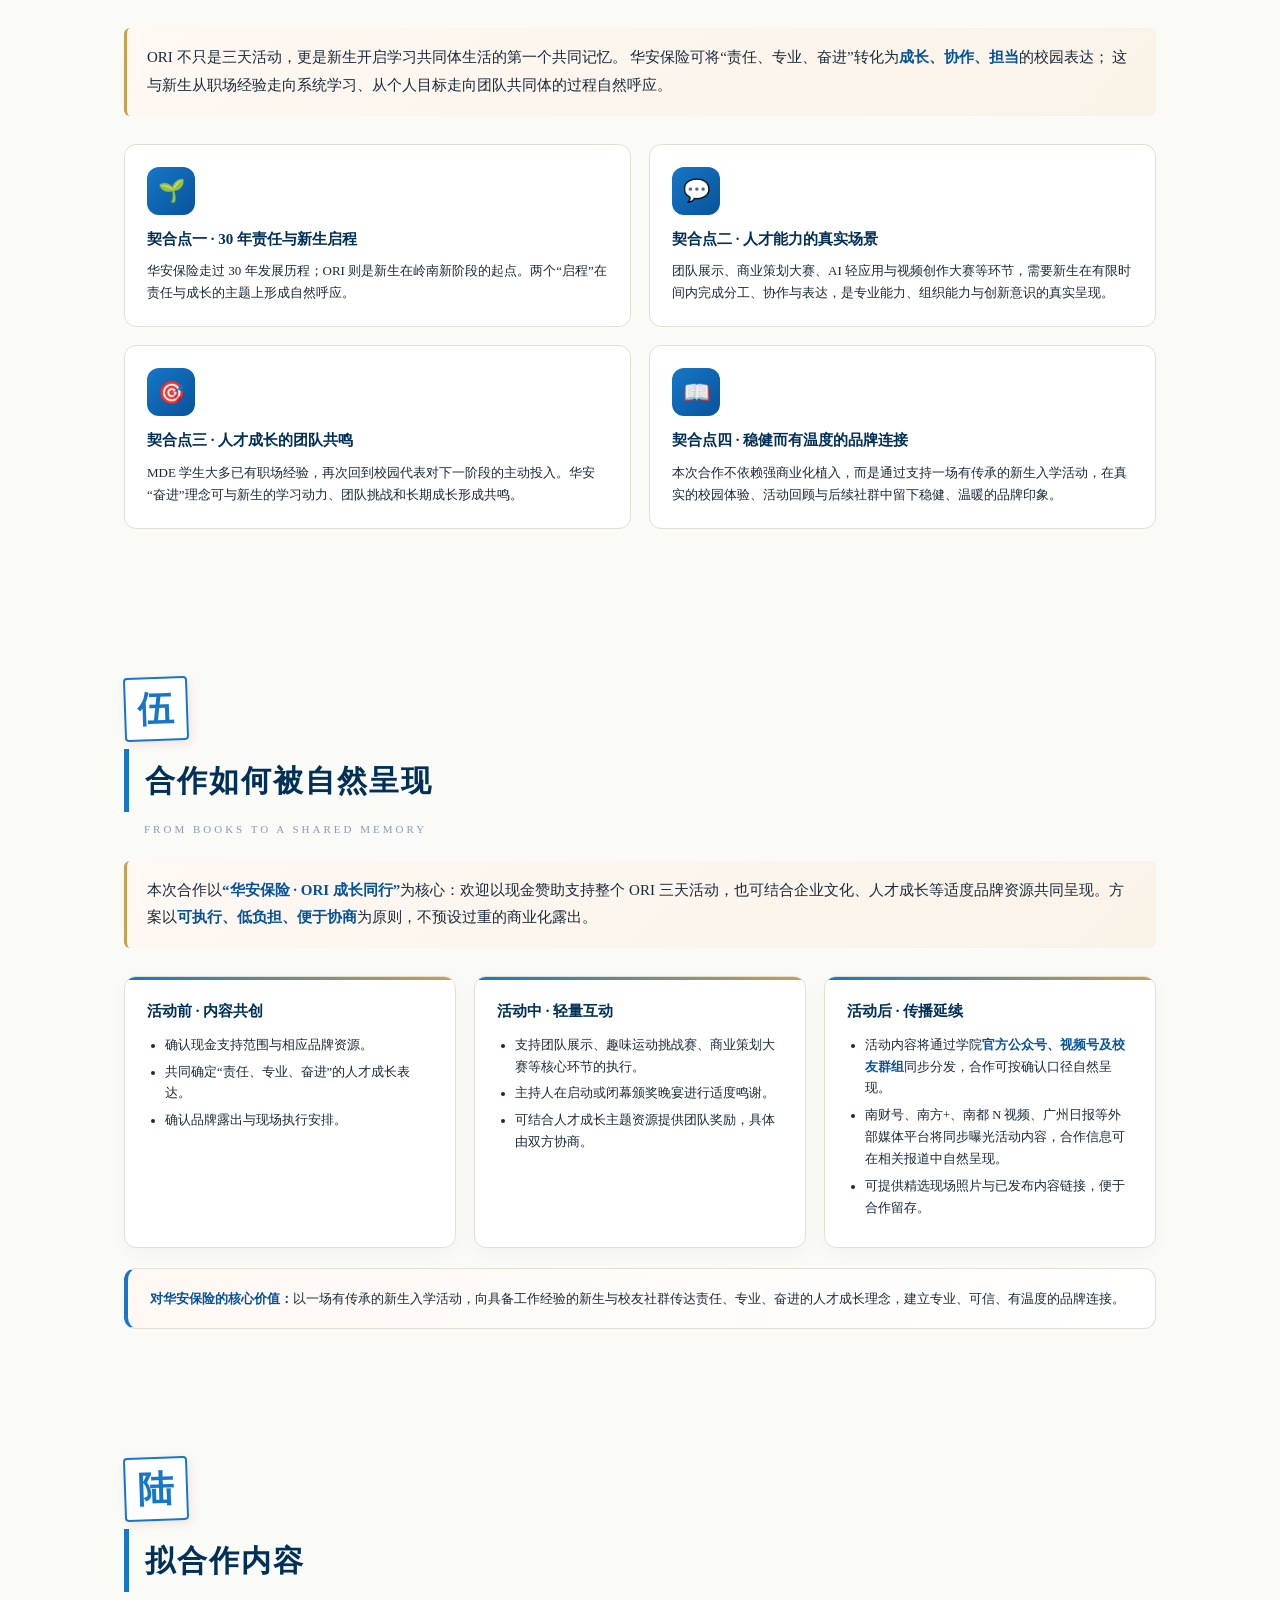
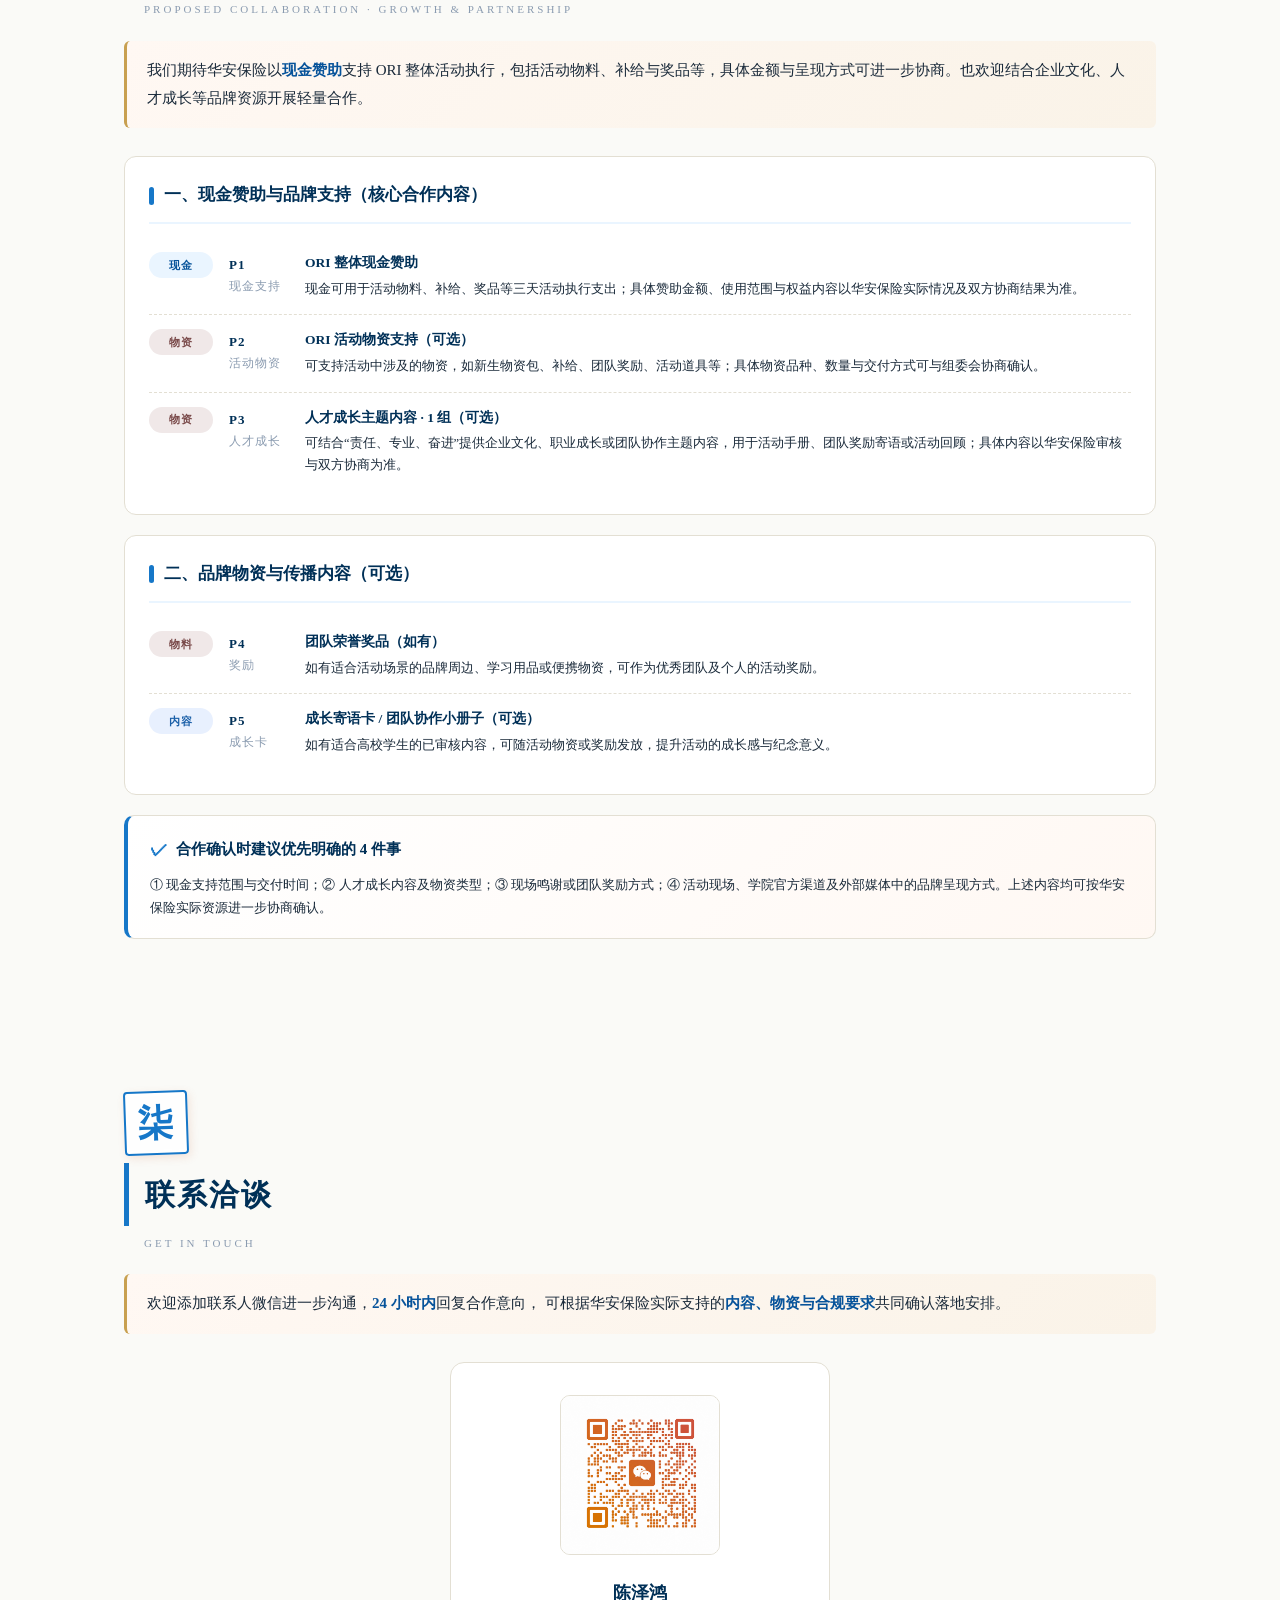
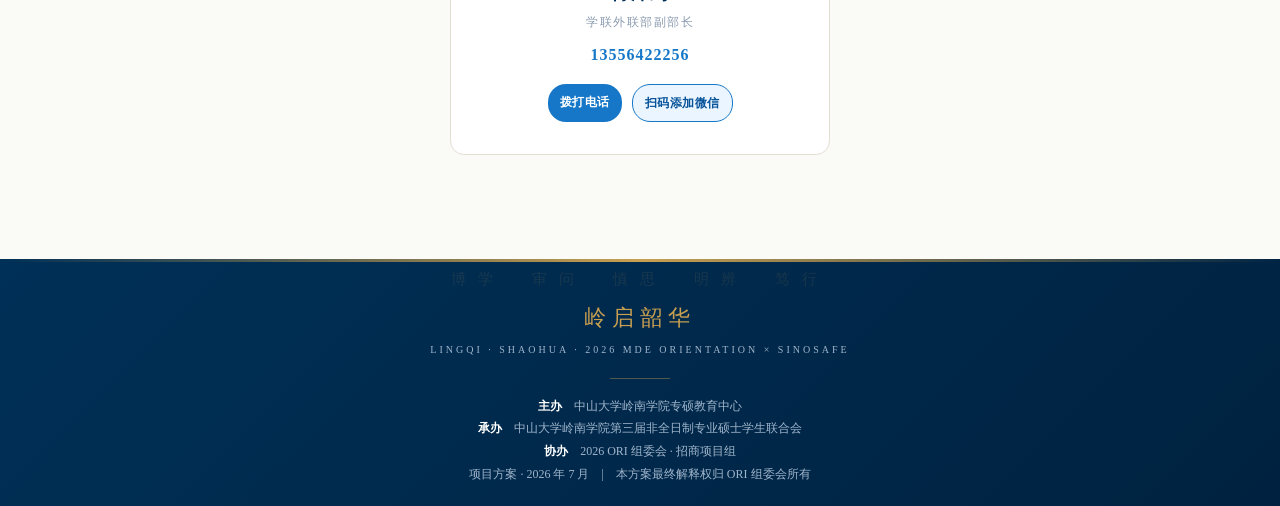
==== commit 039dd17c: "Correct six-event highlights and Huaan sponsorship numbering" ====
--- a/huaan-insurance/index.html
+++ b/huaan-insurance/index.html
@@ -486,7 +486,7 @@
   <div class="section-lead reveal reveal-delay-1">
     新生入学导向活动（<strong>Orientation，简称 ORI</strong>）是中山大学岭南学院每一位新生的"开学第一课"。
     自 <strong>1999 级</strong>开始举办，迄今已延续 <strong>26 届</strong>，是岭南学院最具传承意义的品牌活动。
-    2026 级 MDE 新生将组队协同竞技，在三天内完成团队展示、趣味运动挑战赛、<strong>AI 轻应用、商业策划大赛、视频创作大赛、文艺汇演</strong>等六大环节，最后将于闭幕颁奖晚宴中公布优秀队伍与个人。
+    2026 级 MDE 新生将组队协同竞技，在三天内完成<strong>团队展示、趣味运动挑战赛、AI 轻应用、商业策划大赛、视频创作大赛、文艺汇演</strong>等六大环节，最后将于闭幕颁奖晚宴中公布优秀队伍与个人。
   </div>
 
   <div class="kpi-row">
@@ -499,8 +499,8 @@
       <div class="lbl">品牌活动传承</div>
     </div>
     <div class="kpi reveal reveal-delay-3">
-      <div class="num">8<small>大</small></div>
-      <div class="lbl">沉浸式环节</div>
+      <div class="num">6<small>大</small></div>
+      <div class="lbl">核心竞技环节</div>
     </div>
     <div class="kpi reveal reveal-delay-4">
       <div class="num">5000<small>+</small></div>
@@ -688,16 +688,8 @@
     <h3>二、品牌物资与传播内容（可选）</h3>
 
     <div class="sponsor-item">
-      <span class="si-tag digital">内容</span>
-      <div class="si-tab"><strong>P4</strong>人才品牌</div>
-      <div class="si-body">
-        <h5>企业文化 / 人才发展图文素材 · 1 组</h5><p>如有已审核的品牌或人才发展图文，可用于活动回顾推文及校友社群中的轻量呈现。</p>
-      </div>
-    </div>
-
-    <div class="sponsor-item">
       <span class="si-tag goods">物料</span>
-      <div class="si-tab"><strong>P5</strong>奖励</div>
+      <div class="si-tab"><strong>P4</strong>奖励</div>
       <div class="si-body">
         <h5>团队荣誉奖品（如有）</h5><p>如有适合活动场景的品牌周边、学习用品或便携物资，可作为优秀团队及个人的活动奖励。</p>
       </div>
@@ -705,7 +697,7 @@
 
     <div class="sponsor-item">
       <span class="si-tag digital">内容</span>
-      <div class="si-tab"><strong>P6</strong>成长卡</div>
+      <div class="si-tab"><strong>P5</strong>成长卡</div>
       <div class="si-body">
         <h5>成长寄语卡 / 团队协作小册子（可选）</h5><p>如有适合高校学生的已审核内容，可随活动物资或奖励发放，提升活动的成长感与纪念意义。</p>
       </div>
